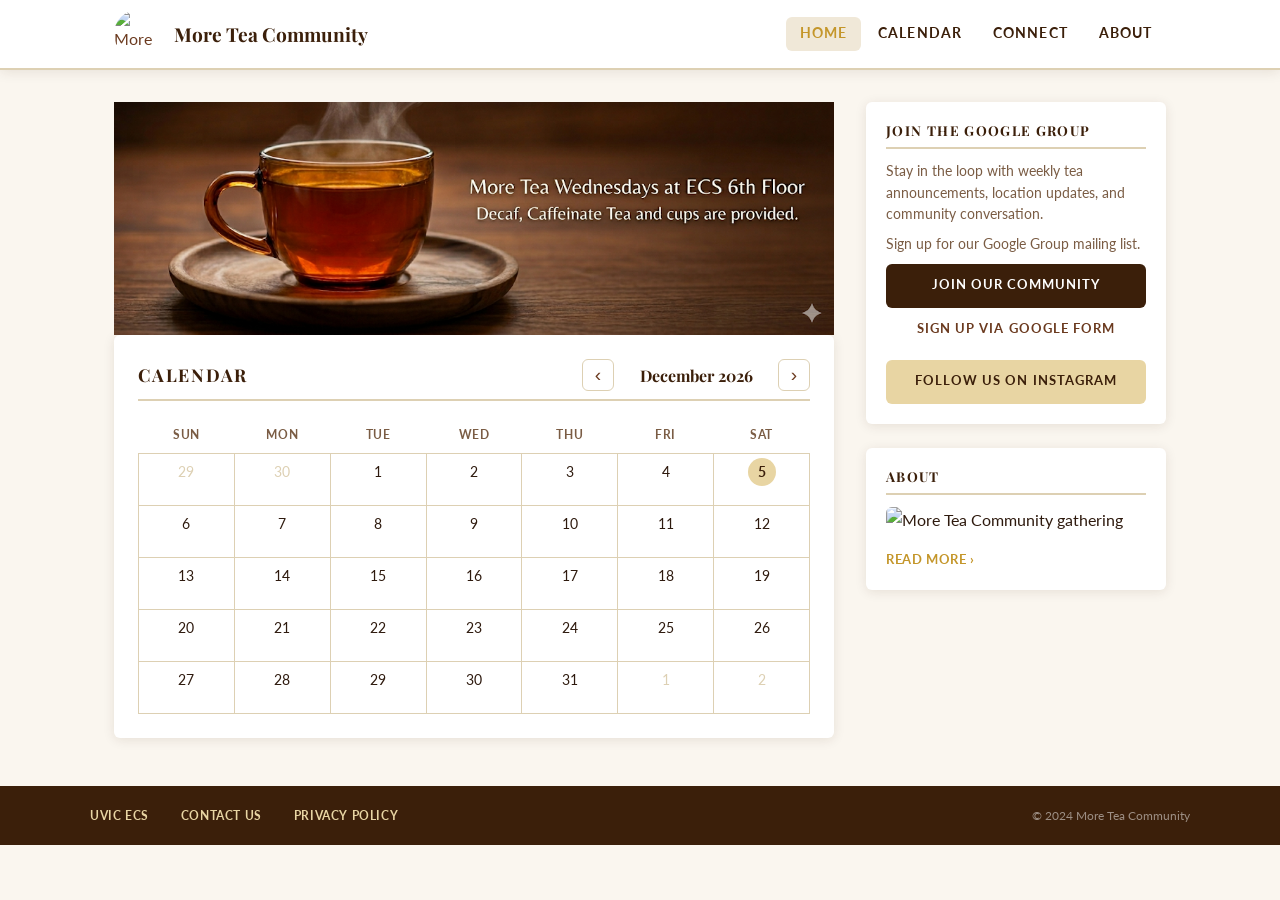
==== docs/index.html @ a793ab93 "Move about photo to homepage sidebar only - index.html: about card shows photo only, no text - about" ====
<!DOCTYPE html>
<html lang="en">
<head>
  <meta charset="UTF-8">
  <meta name="viewport" content="width=device-width, initial-scale=1">
  <title>More Tea Community</title>
  <link rel="preconnect" href="https://fonts.googleapis.com">
  <link rel="preconnect" href="https://fonts.gstatic.com" crossorigin>
  <link href="https://fonts.googleapis.com/css2?family=Playfair+Display:wght@400;700&family=Lato:wght@300;400;700&display=swap" rel="stylesheet">
  <link rel="stylesheet" href="css/style.css">
</head>
<body>

  <!-- NAVBAR -->
  <nav class="navbar">
    <div class="nav-container">
      <a href="index.html" class="nav-brand">
        <img src="images/logo.png" alt="More Tea Community Logo" class="nav-logo">
        <span class="nav-title">More Tea Community</span>
      </a>
      <button class="hamburger" id="hamburger" aria-label="Open menu" aria-expanded="false">
        <span></span><span></span><span></span>
      </button>
      <ul class="nav-links" id="nav-links">
        <li><a href="index.html" class="active">Home</a></li>
        <li><a href="calendar.html">Calendar</a></li>
        <li><a href="connect.html">Connect</a></li>
        <li><a href="about.html">About</a></li>
      </ul>
    </div>
  </nav>

  <!-- MAIN CONTENT + SIDEBAR -->
  <div class="page-container">

    <main class="main-content">

      <!-- HERO PHOTO (left column only) -->
      <div class="hero-banner">
        <img src="images/hero.png" alt="More Tea Wednesday gathering">
      </div>

      <section class="calendar-section">
        <div class="section-header">
          <h2>Calendar</h2>
          <div class="cal-nav">
            <button id="prev-month" aria-label="Previous month">&#8249;</button>
            <span id="month-label"></span>
            <button id="next-month" aria-label="Next month">&#8250;</button>
          </div>
        </div>
        <div id="calendar"></div>
      </section>
    </main>

    <aside class="sidebar">

      <!-- JOIN GOOGLE GROUP -->
      <div class="sidebar-card">
        <h3>Join the Google Group</h3>
        <p>Stay in the loop with weekly tea announcements, location updates, and community conversation.</p>
        <p>Sign up for our Google Group mailing list.</p>
        <a href="https://groups.google.com/g/more-tea-events" target="_blank" rel="noopener" class="btn btn-primary">
          Join Our Community
        </a>
        <a href="https://forms.gle/kcf3Vxw85UXemDen9" target="_blank" rel="noopener" class="btn btn-secondary">
          Sign Up via Google Form
        </a>
        <a href="https://www.instagram.com/more_tea_communi_tea" target="_blank" rel="noopener" class="btn btn-instagram">
          Follow Us on Instagram
        </a>
      </div>

      <!-- ABOUT SNIPPET -->
      <div class="sidebar-card about-card">
        <h3>About</h3>
        <img src="images/about_us_photo.jpg" alt="More Tea Community gathering">
        <a href="about.html" class="read-more">Read more &rsaquo;</a>
      </div>

    </aside>
  </div>

  <!-- FOOTER -->
  <footer>
    <div class="footer-container">
      <a href="https://www.uvic.ca/ecs/" target="_blank" rel="noopener">UVIC ECS</a>
      <a href="connect.html">Contact Us</a>
      <a href="#">Privacy Policy</a>
      <span>&copy; 2024 More Tea Community</span>
    </div>
  </footer>

  <script src="js/calendar.js"></script>
  <script src="js/nav.js"></script>
</body>
</html>
---- docs/css/style.css ----
/* =============================================
   CSS VARIABLES
   ============================================= */
:root {
  --cream:       #faf6ef;
  --cream-dark:  #f0e8d8;
  --brown-dark:  #3b1f0a;
  --brown-mid:   #6b3a1f;
  --brown-light: #9c6644;
  --gold:        #c4962a;
  --gold-light:  #e8d5a3;
  --border:      #ddd0b3;
  --white:       #ffffff;
  --text:        #2e1a0e;
  --text-light:  #7a5c44;

  --font-heading: 'Playfair Display', Georgia, serif;
  --font-body:    'Lato', 'Helvetica Neue', Arial, sans-serif;

  --max-width: 1100px;
  --nav-height: 70px;
  --radius: 6px;
  --shadow: 0 2px 12px rgba(59, 31, 10, 0.10);
}

/* =============================================
   RESET & BASE
   ============================================= */
*, *::before, *::after {
  box-sizing: border-box;
  margin: 0;
  padding: 0;
}

html {
  font-size: 16px;
  scroll-behavior: smooth;
}

body {
  font-family: var(--font-body);
  background-color: var(--cream);
  color: var(--text);
  line-height: 1.6;
}

img {
  max-width: 100%;
  display: block;
}

a {
  color: var(--brown-mid);
  text-decoration: none;
}

a:hover {
  color: var(--gold);
}

h1, h2, h3, h4 {
  font-family: var(--font-heading);
  color: var(--brown-dark);
  line-height: 1.25;
}

/* =============================================
   NAVBAR
   ============================================= */
.navbar {
  position: sticky;
  top: 0;
  z-index: 100;
  background-color: var(--white);
  border-bottom: 2px solid var(--border);
  height: var(--nav-height);
  box-shadow: var(--shadow);
}

.nav-container {
  max-width: var(--max-width);
  margin: 0 auto;
  padding: 0 1.5rem;
  height: 100%;
  display: flex;
  align-items: center;
  justify-content: space-between;
}

.nav-brand {
  display: flex;
  align-items: center;
  gap: 0.75rem;
  text-decoration: none;
}

.nav-logo {
  height: 48px;
  width: 48px;
  border-radius: 50%;
  object-fit: cover;
}

.nav-title {
  font-family: var(--font-heading);
  font-size: 1.2rem;
  color: var(--brown-dark);
  font-weight: 700;
}

.nav-links {
  list-style: none;
  display: flex;
  gap: 0.25rem;
}

.nav-links a {
  display: block;
  padding: 0.4rem 0.85rem;
  font-size: 0.85rem;
  font-weight: 700;
  letter-spacing: 0.08em;
  text-transform: uppercase;
  color: var(--brown-dark);
  border-radius: var(--radius);
  transition: background 0.2s, color 0.2s;
}

.nav-links a:hover,
.nav-links a.active {
  background-color: var(--cream-dark);
  color: var(--gold);
}

/* Hamburger button - hidden on desktop */
.hamburger {
  display: none;
  flex-direction: column;
  justify-content: space-between;
  width: 26px;
  height: 18px;
  background: none;
  border: none;
  cursor: pointer;
  padding: 0;
}

.hamburger span {
  display: block;
  height: 2px;
  width: 100%;
  background-color: var(--brown-dark);
  border-radius: 2px;
  transition: transform 0.25s, opacity 0.25s;
}

.hamburger.active span:nth-child(1) { transform: translateY(8px) rotate(45deg); }
.hamburger.active span:nth-child(2) { opacity: 0; }
.hamburger.active span:nth-child(3) { transform: translateY(-8px) rotate(-45deg); }

/* =============================================
   HERO
   ============================================= */
.hero {
  width: 100%;
  min-height: 260px;
  display: flex;
  align-items: center;
  justify-content: center;
  text-align: center;
  padding: 3rem 1.5rem;

  background: linear-gradient(rgba(30,10,0,0.45), rgba(30,10,0,0.45)),
              url('../images/hero.png') center / cover no-repeat;
}

.hero-content h1 {
  font-family: var(--font-heading);
  font-size: clamp(1.6rem, 4vw, 2.8rem);
  color: var(--white);
  text-transform: uppercase;
  letter-spacing: 0.06em;
  margin-bottom: 0.5rem;
  text-shadow: 0 2px 8px rgba(0,0,0,0.4);
}

.hero-content p {
  font-size: clamp(1rem, 2vw, 1.25rem);
  color: var(--gold-light);
  margin-bottom: 0.25rem;
}

.hero-sub {
  font-size: 0.9rem !important;
  color: rgba(255,255,255,0.75) !important;
  margin-top: 0.5rem !important;
}

/* =============================================
   PAGE LAYOUT (2-column: main + sidebar)
   ============================================= */
.page-container {
  max-width: var(--max-width);
  margin: 2rem auto;
  padding: 0 1.5rem;
  display: grid;
  grid-template-columns: 1fr 300px;
  gap: 2rem;
  align-items: start;
}

.page-container.full-width {
  grid-template-columns: 1fr;
}

/* =============================================
   SECTION HEADINGS
   ============================================= */
.section-header {
  display: flex;
  align-items: center;
  justify-content: space-between;
  margin-bottom: 1rem;
  padding-bottom: 0.5rem;
  border-bottom: 2px solid var(--border);
}

.section-header h2 {
  font-size: 1.1rem;
  font-weight: 700;
  letter-spacing: 0.1em;
  text-transform: uppercase;
  color: var(--brown-dark);
}

/* =============================================
   CALENDAR
   ============================================= */
.calendar-section {
  background: var(--white);
  border-radius: var(--radius);
  padding: 1.5rem;
  box-shadow: var(--shadow);
}

.cal-nav {
  display: flex;
  align-items: center;
  gap: 0.75rem;
}

.cal-nav button {
  background: none;
  border: 1px solid var(--border);
  border-radius: var(--radius);
  width: 32px;
  height: 32px;
  cursor: pointer;
  font-size: 1.2rem;
  color: var(--brown-mid);
  display: flex;
  align-items: center;
  justify-content: center;
  transition: background 0.2s;
}

.cal-nav button:hover {
  background: var(--cream-dark);
}

#month-label {
  font-family: var(--font-heading);
  font-size: 1rem;
  font-weight: 700;
  color: var(--brown-dark);
  min-width: 140px;
  text-align: center;
}

.cal-grid {
  width: 100%;
  border-collapse: collapse;
  font-size: 0.875rem;
}

.cal-grid th {
  text-align: center;
  padding: 0.5rem 0.25rem;
  color: var(--text-light);
  font-weight: 700;
  font-size: 0.75rem;
  text-transform: uppercase;
  letter-spacing: 0.05em;
}

.cal-grid td {
  text-align: center;
  vertical-align: top;
  padding: 0.25rem;
  border: 1px solid var(--border);
  height: 52px;
  width: calc(100% / 7);
  cursor: default;
}

.cal-day {
  display: inline-block;
  width: 28px;
  height: 28px;
  line-height: 28px;
  border-radius: 50%;
  font-size: 0.875rem;
  color: var(--text);
}

.cal-grid td.other-month .cal-day {
  color: var(--border);
}

.cal-grid td.today .cal-day {
  background-color: var(--gold-light);
  color: var(--brown-dark);
  font-weight: 700;
}

.cal-grid td.has-event {
  cursor: pointer;
}

.cal-grid td.has-event .cal-day {
  background-color: var(--brown-dark);
  color: var(--white);
  font-weight: 700;
}

.cal-grid td.has-event:hover .cal-day {
  background-color: var(--gold);
}

.event-dot-row {
  display: flex;
  justify-content: center;
  gap: 3px;
  margin-top: 2px;
}

.event-dot {
  width: 5px;
  height: 5px;
  border-radius: 50%;
  background-color: var(--gold);
}

/* Event popup */
.event-popup {
  position: fixed;
  z-index: 200;
  background: var(--white);
  border: 1px solid var(--border);
  border-radius: var(--radius);
  box-shadow: 0 4px 20px rgba(59,31,10,0.18);
  padding: 1rem 1.25rem;
  max-width: 280px;
  min-width: 220px;
  display: none;
}

.event-popup.visible {
  display: block;
}

.event-popup-title {
  font-family: var(--font-heading);
  font-size: 1rem;
  color: var(--brown-dark);
  margin-bottom: 0.4rem;
}

.event-popup-detail {
  font-size: 0.82rem;
  color: var(--text-light);
  margin-bottom: 0.2rem;
}

.event-popup-close {
  position: absolute;
  top: 0.5rem;
  right: 0.6rem;
  background: none;
  border: none;
  cursor: pointer;
  font-size: 1rem;
  color: var(--text-light);
  line-height: 1;
}

.event-popup-close:hover {
  color: var(--brown-dark);
}

/* =============================================
   SIDEBAR
   ============================================= */
.sidebar {
  display: flex;
  flex-direction: column;
  gap: 1.5rem;
}

.sidebar-card {
  background: var(--white);
  border-radius: var(--radius);
  padding: 1.25rem;
  box-shadow: var(--shadow);
}

.sidebar-card h3 {
  font-size: 0.85rem;
  font-weight: 700;
  letter-spacing: 0.1em;
  text-transform: uppercase;
  color: var(--brown-dark);
  margin-bottom: 0.75rem;
  padding-bottom: 0.5rem;
  border-bottom: 2px solid var(--border);
}

.sidebar-card p {
  font-size: 0.85rem;
  color: var(--text-light);
  margin-bottom: 0.5rem;
}

/* =============================================
   FORMS
   ============================================= */
.join-form {
  display: flex;
  flex-direction: column;
  gap: 0.5rem;
  margin-bottom: 0.75rem;
}

.join-form label {
  font-size: 0.78rem;
  font-weight: 700;
  color: var(--brown-dark);
  text-transform: uppercase;
  letter-spacing: 0.05em;
}

.join-form input {
  padding: 0.5rem 0.75rem;
  border: 1px solid var(--border);
  border-radius: var(--radius);
  font-size: 0.875rem;
  font-family: var(--font-body);
  background: var(--cream);
  color: var(--text);
  transition: border-color 0.2s;
  min-height: 44px;
}

.join-form input:focus {
  outline: none;
  border-color: var(--gold);
}

/* =============================================
   BUTTONS
   ============================================= */
.btn {
  display: block;
  width: 100%;
  padding: 0.65rem 1rem;
  border: none;
  border-radius: var(--radius);
  font-family: var(--font-body);
  font-size: 0.8rem;
  font-weight: 700;
  letter-spacing: 0.08em;
  text-transform: uppercase;
  text-align: center;
  cursor: pointer;
  transition: background 0.2s, color 0.2s, transform 0.1s;
  min-height: 44px;
}

.btn:hover {
  transform: translateY(-1px);
}

.btn-primary {
  background-color: var(--brown-dark);
  color: var(--white);
}

.btn-primary:hover {
  background-color: var(--brown-mid);
  color: var(--white);
}

.btn-instagram {
  background-color: var(--gold-light);
  color: var(--brown-dark);
  margin-top: 0.5rem;
}

.btn-instagram:hover {
  background-color: var(--gold);
  color: var(--white);
}

.read-more {
  font-size: 0.8rem;
  font-weight: 700;
  color: var(--gold);
  text-transform: uppercase;
  letter-spacing: 0.05em;
}

.read-more:hover {
  color: var(--brown-mid);
}

/* =============================================
   ABOUT CARD PHOTO
   ============================================= */
.about-card img {
  width: 100%;
  border-radius: var(--radius);
  margin-bottom: 0.75rem;
  object-fit: cover;
  max-height: 160px;
}

/* =============================================
   FOOTER
   ============================================= */
footer {
  margin-top: 3rem;
  background-color: var(--brown-dark);
  padding: 1.25rem 1.5rem;
}

.footer-container {
  max-width: var(--max-width);
  margin: 0 auto;
  display: flex;
  flex-wrap: wrap;
  align-items: center;
  gap: 1rem 2rem;
  font-size: 0.8rem;
}

footer a {
  color: var(--gold-light);
  font-weight: 700;
  text-transform: uppercase;
  letter-spacing: 0.05em;
  font-size: 0.75rem;
}

footer a:hover {
  color: var(--gold);
}

footer span {
  color: rgba(255,255,255,0.5);
  font-size: 0.75rem;
  margin-left: auto;
}

/* =============================================
   PAGE HERO (inner pages)
   ============================================= */
.page-hero {
  background-color: var(--cream-dark);
  border-bottom: 2px solid var(--border);
  padding: 2rem 1.5rem;
  text-align: center;
}

.page-hero h1 {
  font-size: clamp(1.4rem, 3vw, 2rem);
  text-transform: uppercase;
  letter-spacing: 0.08em;
}

.page-hero p {
  color: var(--text-light);
  margin-top: 0.5rem;
}

/* =============================================
   CONNECT PAGE
   ============================================= */
.connect-grid {
  display: grid;
  grid-template-columns: 1fr 1fr;
  gap: 2rem;
  margin-top: 1rem;
}

.connect-card {
  background: var(--white);
  border-radius: var(--radius);
  padding: 1.5rem;
  box-shadow: var(--shadow);
}

.connect-card h2 {
  font-size: 1rem;
  text-transform: uppercase;
  letter-spacing: 0.1em;
  margin-bottom: 0.75rem;
  padding-bottom: 0.5rem;
  border-bottom: 2px solid var(--border);
}

.connect-card p {
  font-size: 0.9rem;
  color: var(--text-light);
  margin-bottom: 0.75rem;
}

.connect-form label {
  display: block;
  font-size: 0.78rem;
  font-weight: 700;
  color: var(--brown-dark);
  text-transform: uppercase;
  letter-spacing: 0.05em;
  margin-bottom: 0.25rem;
  margin-top: 0.75rem;
}

.connect-form input,
.connect-form textarea {
  width: 100%;
  padding: 0.5rem 0.75rem;
  border: 1px solid var(--border);
  border-radius: var(--radius);
  font-size: 0.875rem;
  font-family: var(--font-body);
  background: var(--cream);
  color: var(--text);
  transition: border-color 0.2s;
  min-height: 44px;
}

.connect-form textarea {
  min-height: 100px;
  resize: vertical;
}

.connect-form input:focus,
.connect-form textarea:focus {
  outline: none;
  border-color: var(--gold);
}

.connect-form .btn {
  margin-top: 1rem;
}

.social-links {
  display: flex;
  flex-direction: column;
  gap: 0.75rem;
  margin-top: 0.75rem;
}

/* =============================================
   ABOUT PAGE
   ============================================= */
.about-content {
  background: var(--white);
  border-radius: var(--radius);
  padding: 2rem;
  box-shadow: var(--shadow);
}

.about-content h2 {
  font-size: 1.4rem;
  margin-bottom: 1rem;
}

.about-content p {
  color: var(--text-light);
  margin-bottom: 1rem;
  line-height: 1.75;
}

.about-photos {
  display: grid;
  grid-template-columns: repeat(auto-fill, minmax(220px, 1fr));
  gap: 1rem;
  margin-top: 1.5rem;
}

.about-photos img {
  width: 100%;
  border-radius: var(--radius);
  object-fit: cover;
  height: 180px;
}

/* =============================================
   ARCHIVE PAGE
   ============================================= */
.archive-list {
  display: flex;
  flex-direction: column;
  gap: 1rem;
}

.archive-item {
  background: var(--white);
  border-radius: var(--radius);
  padding: 1.25rem 1.5rem;
  box-shadow: var(--shadow);
  display: flex;
  gap: 1.5rem;
  align-items: flex-start;
}

.archive-date {
  min-width: 60px;
  text-align: center;
  background: var(--brown-dark);
  color: var(--white);
  border-radius: var(--radius);
  padding: 0.5rem;
}

.archive-date .day {
  display: block;
  font-size: 1.4rem;
  font-family: var(--font-heading);
  font-weight: 700;
  line-height: 1;
}

.archive-date .month {
  display: block;
  font-size: 0.7rem;
  text-transform: uppercase;
  letter-spacing: 0.05em;
  color: var(--gold-light);
}

.archive-info h3 {
  font-size: 1rem;
  margin-bottom: 0.25rem;
}

.archive-info p {
  font-size: 0.85rem;
  color: var(--text-light);
}

/* =============================================
   MEDIA QUERIES - TABLET (601px - 1024px)
   ============================================= */
@media (max-width: 1024px) {
  .page-container {
    grid-template-columns: 1fr 260px;
  }

  .connect-grid {
    grid-template-columns: 1fr;
  }
}

/* =============================================
   MEDIA QUERIES - MOBILE (max 600px)
   ============================================= */
@media (max-width: 600px) {
  /* Navbar: show hamburger, hide links by default */
  .hamburger {
    display: flex;
  }

  .nav-links {
    display: none;
    position: absolute;
    top: var(--nav-height);
    left: 0;
    right: 0;
    background: var(--white);
    border-bottom: 2px solid var(--border);
    flex-direction: column;
    padding: 0.75rem 1rem;
    gap: 0;
    box-shadow: var(--shadow);
  }

  .nav-links.open {
    display: flex;
  }

  .nav-links a {
    padding: 0.75rem 0.5rem;
    border-radius: 0;
    border-bottom: 1px solid var(--cream-dark);
    font-size: 0.95rem;
  }

  .nav-title {
    font-size: 1rem;
  }

  /* Single column layout */
  .page-container {
    grid-template-columns: 1fr;
    gap: 1.5rem;
  }

  /* Sidebar stacks below main content */
  .sidebar {
    order: 2;
  }

  .main-content {
    order: 1;
  }

  /* Calendar: smaller cells */
  .cal-grid td {
    height: 40px;
    padding: 0.15rem;
  }

  .cal-day {
    width: 24px;
    height: 24px;
    line-height: 24px;
    font-size: 0.75rem;
  }

  .event-dot {
    width: 4px;
    height: 4px;
  }

  /* Hero */
  .hero {
    min-height: 180px;
    padding: 2rem 1rem;
  }

  /* Footer stack */
  .footer-container {
    flex-direction: column;
    align-items: flex-start;
    gap: 0.75rem;
  }

  footer span {
    margin-left: 0;
  }

  /* Archive */
  .archive-item {
    flex-direction: column;
    gap: 0.75rem;
  }

  .archive-date {
    display: flex;
    align-items: center;
    gap: 0.5rem;
    padding: 0.4rem 0.75rem;
  }

  .archive-date .day {
    font-size: 1rem;
  }
}
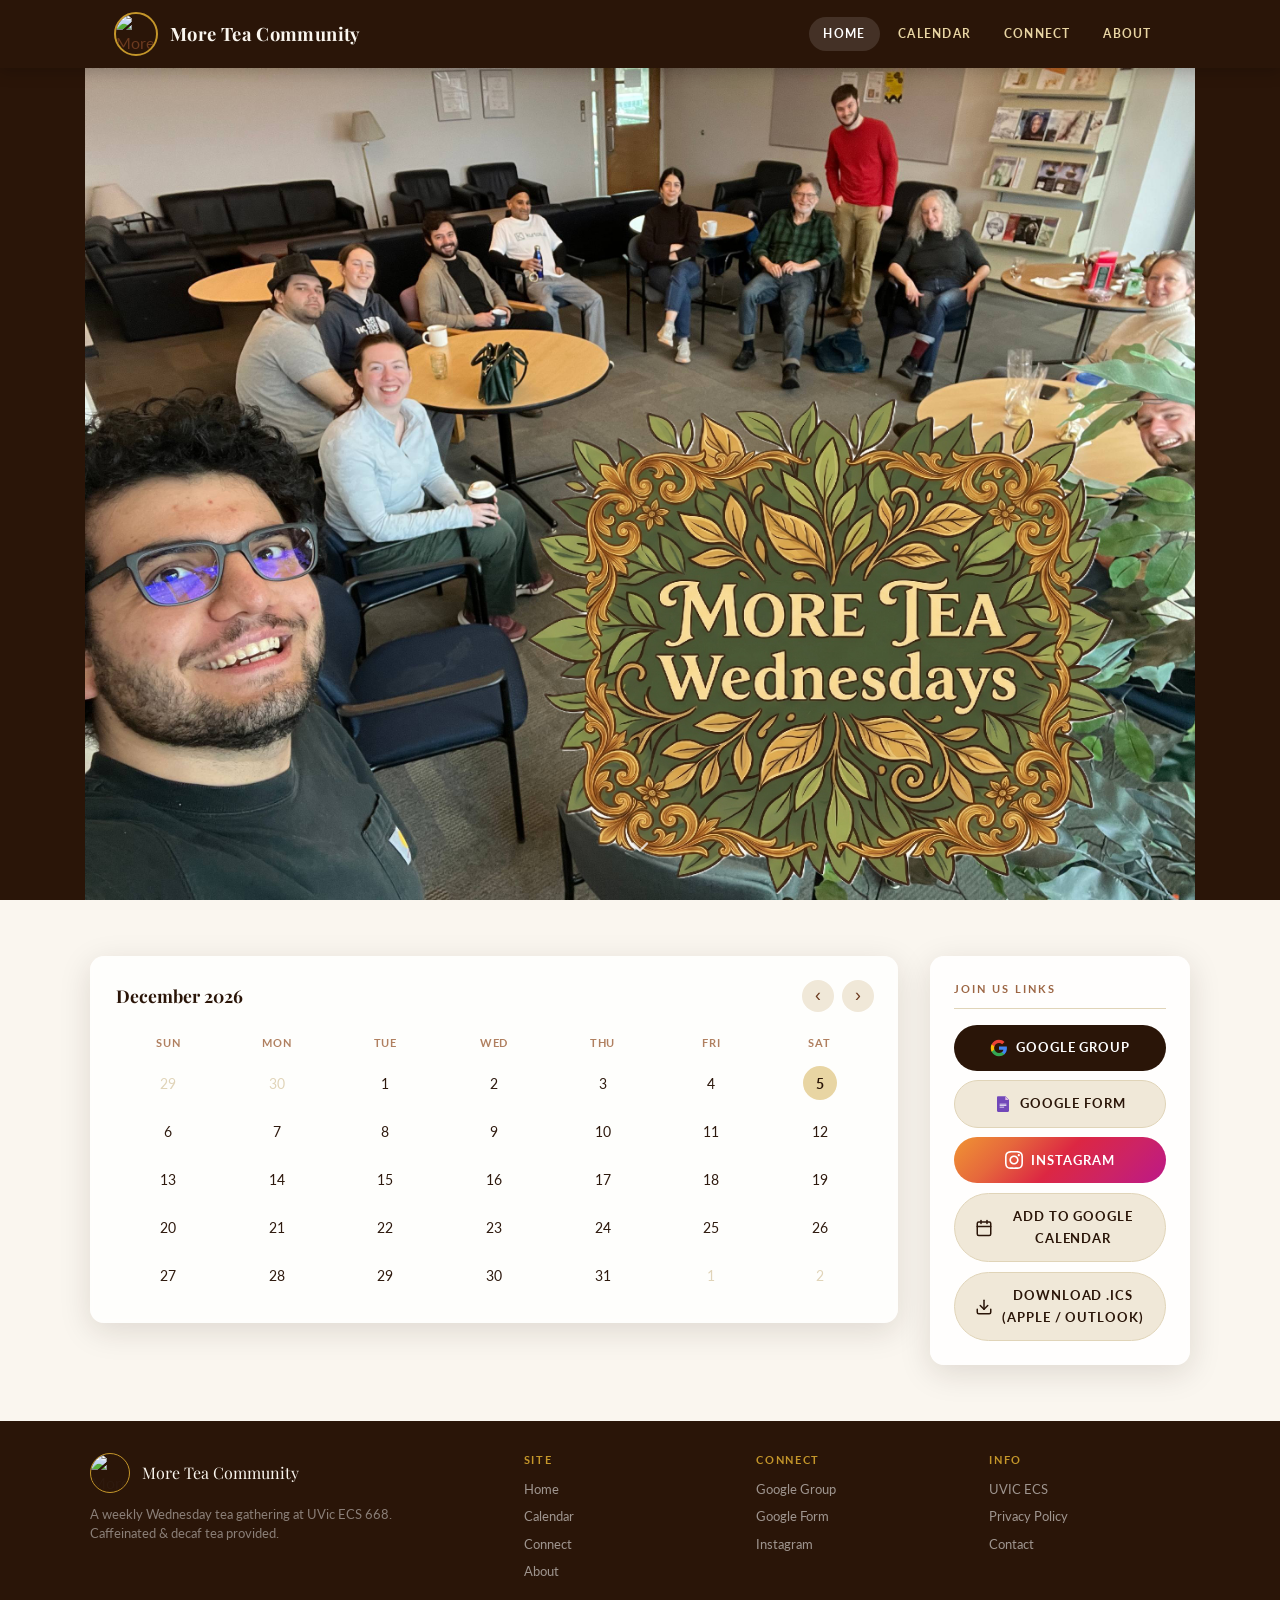
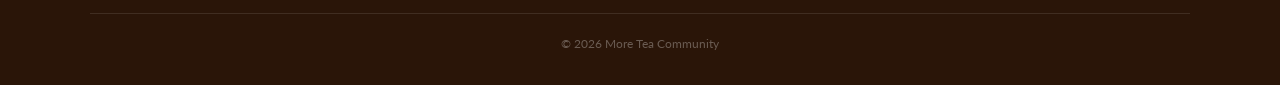
==== commit d991147c: "Fix image paths for GitHub Pages Copy images into docs/images/ and update all references — ../main_p" ====
--- a/docs/index.html
+++ b/docs/index.html
@@ -6,7 +6,7 @@
   <title>More Tea Community</title>
   <link rel="preconnect" href="https://fonts.googleapis.com">
   <link rel="preconnect" href="https://fonts.gstatic.com" crossorigin>
-  <link href="https://fonts.googleapis.com/css2?family=Playfair+Display:wght@400;700&family=Lato:wght@300;400;700&display=swap" rel="stylesheet">
+  <link href="https://fonts.googleapis.com/css2?family=Playfair+Display:ital,wght@0,400;0,700;1,400;1,700&family=Lato:wght@300;400;700&display=swap" rel="stylesheet">
   <link rel="stylesheet" href="css/style.css">
 </head>
 <body>
@@ -30,64 +30,93 @@
     </div>
   </nav>
 
-  <!-- MAIN CONTENT + SIDEBAR -->
-  <div class="page-container">
+  <!-- HERO -->
+  <section class="hero">
+    <img src="images/about_us_photo.jpg" alt="More Tea Community gathering">
+    <div class="scroll-hint" aria-hidden="true">
+      <svg xmlns="http://www.w3.org/2000/svg" width="28" height="28" viewBox="0 0 24 24" fill="none" stroke="currentColor" stroke-width="2" stroke-linecap="round" stroke-linejoin="round"><polyline points="6 9 12 15 18 9"/></svg>
+    </div>
+  </section>
 
-    <main class="main-content">
+  <!-- CALENDAR + JOIN SECTION -->
+  <section class="cal-join-section">
+    <div class="cal-join-inner">
 
-      <!-- HERO PHOTO (left column only) -->
-      <div class="hero-banner">
-        <img src="images/hero.png" alt="More Tea Wednesday gathering">
-      </div>
-
-      <section class="calendar-section">
-        <div class="section-header">
-          <h2>Calendar</h2>
+      <!-- CALENDAR CARD -->
+      <div class="cal-card">
+        <div class="cal-header">
+          <span id="month-label"></span>
           <div class="cal-nav">
             <button id="prev-month" aria-label="Previous month">&#8249;</button>
-            <span id="month-label"></span>
             <button id="next-month" aria-label="Next month">&#8250;</button>
           </div>
         </div>
         <div id="calendar"></div>
-      </section>
-    </main>
+      </div>
 
-    <aside class="sidebar">
-
-      <!-- JOIN GOOGLE GROUP -->
-      <div class="sidebar-card">
-        <h3>Join the Google Group</h3>
-        <p>Stay in the loop with weekly tea announcements, location updates, and community conversation.</p>
-        <p>Sign up for our Google Group mailing list.</p>
+      <!-- JOIN PANEL -->
+      <div class="join-panel">
+        <p class="join-panel-label">Join Us Links</p>
         <a href="https://groups.google.com/g/more-tea-events" target="_blank" rel="noopener" class="btn btn-primary">
-          Join Our Community
+          <svg xmlns="http://www.w3.org/2000/svg" viewBox="0 0 24 24" width="18" height="18" style="flex-shrink:0"><path d="M22.56 12.25c0-.78-.07-1.53-.2-2.25H12v4.26h5.92c-.26 1.37-1.04 2.53-2.21 3.31v2.77h3.57c2.08-1.92 3.28-4.74 3.28-8.09z" fill="#4285F4"/><path d="M12 23c2.97 0 5.46-.98 7.28-2.66l-3.57-2.77c-.98.66-2.23 1.06-3.71 1.06-2.86 0-5.29-1.93-6.16-4.53H2.18v2.84C3.99 20.53 7.7 23 12 23z" fill="#34A853"/><path d="M5.84 14.09c-.22-.66-.35-1.36-.35-2.09s.13-1.43.35-2.09V7.07H2.18C1.43 8.55 1 10.22 1 12s.43 3.45 1.18 4.93l3.66-2.84z" fill="#FBBC05"/><path d="M12 5.38c1.62 0 3.06.56 4.21 1.64l3.15-3.15C17.45 2.09 14.97 1 12 1 7.7 1 3.99 3.47 2.18 7.07l3.66 2.84c.87-2.6 3.3-4.53 6.16-4.53z" fill="#EA4335"/></svg>
+          Google Group
         </a>
         <a href="https://forms.gle/kcf3Vxw85UXemDen9" target="_blank" rel="noopener" class="btn btn-secondary">
-          Sign Up via Google Form
+          <svg xmlns="http://www.w3.org/2000/svg" viewBox="0 0 48 48" width="18" height="18" style="flex-shrink:0"><path fill="#7248B9" d="M37 45H11c-1.657 0-3-1.343-3-3V6c0-1.657 1.343-3 3-3h19l10 10v29c0 1.657-1.343 3-3 3z"/><path fill="#4527A0" d="M40 13H30V3z"/><path fill="#e1bee7" d="M30 3v10h10z"/><path fill="#fff" d="M15 23h18v2H15zm0 4h18v2H15zm0 4h12v2H15z"/></svg>
+          Google Form
         </a>
         <a href="https://www.instagram.com/more_tea_communi_tea" target="_blank" rel="noopener" class="btn btn-instagram">
-          Follow Us on Instagram
+          <svg xmlns="http://www.w3.org/2000/svg" viewBox="0 0 24 24" width="18" height="18" fill="white" style="flex-shrink:0"><path d="M12 2.163c3.204 0 3.584.012 4.85.07 3.252.148 4.771 1.691 4.919 4.919.058 1.265.069 1.645.069 4.849 0 3.205-.012 3.584-.069 4.849-.149 3.225-1.664 4.771-4.919 4.919-1.266.058-1.644.07-4.85.07-3.204 0-3.584-.012-4.849-.07-3.26-.149-4.771-1.699-4.919-4.92-.058-1.265-.07-1.644-.07-4.849 0-3.204.013-3.583.07-4.849.149-3.227 1.664-4.771 4.919-4.919 1.266-.057 1.645-.069 4.849-.069zm0-2.163c-3.259 0-3.667.014-4.947.072-4.358.2-6.78 2.618-6.98 6.98-.059 1.281-.073 1.689-.073 4.948 0 3.259.014 3.668.072 4.948.2 4.358 2.618 6.78 6.98 6.98 1.281.058 1.689.072 4.948.072 3.259 0 3.668-.014 4.948-.072 4.354-.2 6.782-2.618 6.979-6.98.059-1.28.073-1.689.073-4.948 0-3.259-.014-3.667-.072-4.947-.196-4.354-2.617-6.78-6.979-6.98-1.281-.059-1.69-.073-4.949-.073zm0 5.838c-3.403 0-6.162 2.759-6.162 6.162s2.759 6.163 6.162 6.163 6.162-2.759 6.162-6.163c0-3.403-2.759-6.162-6.162-6.162zm0 10.162c-2.209 0-4-1.79-4-4 0-2.209 1.791-4 4-4s4 1.791 4 4c0 2.21-1.791 4-4 4zm6.406-11.845c-.796 0-1.441.645-1.441 1.44s.645 1.44 1.441 1.44c.795 0 1.439-.645 1.439-1.44s-.644-1.44-1.439-1.44z"/></svg>
+          Instagram
+        </a>
+        <a href="https://calendar.google.com/calendar/render?cid=https%3A%2F%2Falimorty.github.io%2Fmore_tea_community%2Fdoc_2%2Fmore_tea.ics" target="_blank" rel="noopener" class="btn btn-calendar">
+          <svg xmlns="http://www.w3.org/2000/svg" viewBox="0 0 24 24" width="18" height="18" fill="none" stroke="currentColor" stroke-width="2" stroke-linecap="round" stroke-linejoin="round" style="flex-shrink:0"><rect x="3" y="4" width="18" height="18" rx="2" ry="2"/><line x1="16" y1="2" x2="16" y2="6"/><line x1="8" y1="2" x2="8" y2="6"/><line x1="3" y1="10" x2="21" y2="10"/></svg>
+          Add to Google Calendar
+        </a>
+        <a href="../doc_2/more_tea.ics" download class="btn btn-calendar">
+          <svg xmlns="http://www.w3.org/2000/svg" viewBox="0 0 24 24" width="18" height="18" fill="none" stroke="currentColor" stroke-width="2" stroke-linecap="round" stroke-linejoin="round" style="flex-shrink:0"><path d="M21 15v4a2 2 0 0 1-2 2H5a2 2 0 0 1-2-2v-4"/><polyline points="7 10 12 15 17 10"/><line x1="12" y1="15" x2="12" y2="3"/></svg>
+          Download .ics (Apple / Outlook)
         </a>
       </div>
 
-      <!-- ABOUT SNIPPET -->
-      <div class="sidebar-card about-card">
-        <h3>About</h3>
-        <img src="images/about_us_photo.jpg" alt="More Tea Community gathering">
-        <a href="about.html" class="read-more">Read more &rsaquo;</a>
-      </div>
-
-    </aside>
-  </div>
+    </div>
+  </section>
 
   <!-- FOOTER -->
   <footer>
-    <div class="footer-container">
-      <a href="https://www.uvic.ca/ecs/" target="_blank" rel="noopener">UVIC ECS</a>
-      <a href="connect.html">Contact Us</a>
-      <a href="#">Privacy Policy</a>
-      <span>&copy; 2024 More Tea Community</span>
+    <div class="footer-inner">
+      <div>
+        <div class="footer-brand">
+          <img src="images/logo.png" alt="More Tea Community Logo">
+          <span>More Tea Community</span>
+        </div>
+        <p class="footer-tagline">
+          A weekly Wednesday tea gathering at UVic ECS 668.<br>
+          Caffeinated &amp; decaf tea provided.
+        </p>
+      </div>
+      <div class="footer-col">
+        <h4>Site</h4>
+        <a href="index.html">Home</a>
+        <a href="calendar.html">Calendar</a>
+        <a href="connect.html">Connect</a>
+        <a href="about.html">About</a>
+      </div>
+      <div class="footer-col">
+        <h4>Connect</h4>
+        <a href="https://groups.google.com/g/more-tea-events" target="_blank" rel="noopener">Google Group</a>
+        <a href="https://forms.gle/kcf3Vxw85UXemDen9" target="_blank" rel="noopener">Google Form</a>
+        <a href="https://www.instagram.com/more_tea_communi_tea" target="_blank" rel="noopener">Instagram</a>
+      </div>
+      <div class="footer-col">
+        <h4>Info</h4>
+        <a href="https://www.uvic.ca/ecs/" target="_blank" rel="noopener">UVIC ECS</a>
+        <a href="#">Privacy Policy</a>
+        <a href="connect.html">Contact</a>
+      </div>
+    </div>
+    <div class="footer-bottom">
+      &copy; 2026 More Tea Community
     </div>
   </footer>
 
--- a/docs/css/style.css
+++ b/docs/css/style.css
@@ -2,25 +2,28 @@
    CSS VARIABLES
    ============================================= */
 :root {
-  --cream:       #faf6ef;
-  --cream-dark:  #f0e8d8;
-  --brown-dark:  #3b1f0a;
-  --brown-mid:   #6b3a1f;
-  --brown-light: #9c6644;
-  --gold:        #c4962a;
-  --gold-light:  #e8d5a3;
-  --border:      #ddd0b3;
-  --white:       #ffffff;
-  --text:        #2e1a0e;
-  --text-light:  #7a5c44;
+  --cream:        #faf6ef;
+  --cream-dark:   #f0e8d8;
+  --brown-dark:   #2a1508;
+  --brown-mid:    #6b3a1f;
+  --brown-light:  #9c6644;
+  --gold:         #c4962a;
+  --gold-light:   #e8d5a3;
+  --border:       #e0d4b8;
+  --white:        #ffffff;
+  --text:         #2e1a0e;
+  --text-light:   #7a5c44;
+  --text-muted:   #b08060;
 
   --font-heading: 'Playfair Display', Georgia, serif;
   --font-body:    'Lato', 'Helvetica Neue', Arial, sans-serif;
 
-  --max-width: 1100px;
-  --nav-height: 70px;
-  --radius: 6px;
-  --shadow: 0 2px 12px rgba(59, 31, 10, 0.10);
+  --max-width:    1100px;
+  --nav-height:   68px;
+  --radius:       14px;
+  --radius-sm:    8px;
+  --shadow:       0 4px 24px rgba(42, 21, 8, 0.08);
+  --shadow-md:    0 8px 32px rgba(42, 21, 8, 0.13);
 }
 
 /* =============================================
@@ -41,7 +44,7 @@
   font-family: var(--font-body);
   background-color: var(--cream);
   color: var(--text);
-  line-height: 1.6;
+  line-height: 1.65;
 }
 
 img {
@@ -52,16 +55,15 @@
 a {
   color: var(--brown-mid);
   text-decoration: none;
-}
-
-a:hover {
-  color: var(--gold);
-}
+  transition: color 0.2s;
+}
+
+a:hover { color: var(--gold); }
 
 h1, h2, h3, h4 {
   font-family: var(--font-heading);
   color: var(--brown-dark);
-  line-height: 1.25;
+  line-height: 1.2;
 }
 
 /* =============================================
@@ -71,10 +73,9 @@
   position: sticky;
   top: 0;
   z-index: 100;
-  background-color: var(--white);
-  border-bottom: 2px solid var(--border);
+  background-color: var(--brown-dark);
   height: var(--nav-height);
-  box-shadow: var(--shadow);
+  box-shadow: 0 2px 16px rgba(0,0,0,0.25);
 }
 
 .nav-container {
@@ -95,17 +96,19 @@
 }
 
 .nav-logo {
-  height: 48px;
-  width: 48px;
+  height: 44px;
+  width: 44px;
   border-radius: 50%;
   object-fit: cover;
+  border: 2px solid var(--gold);
 }
 
 .nav-title {
   font-family: var(--font-heading);
-  font-size: 1.2rem;
-  color: var(--brown-dark);
-  font-weight: 700;
+  font-size: 1.15rem;
+  color: var(--cream);
+  font-weight: 700;
+  letter-spacing: 0.02em;
 }
 
 .nav-links {
@@ -116,23 +119,22 @@
 
 .nav-links a {
   display: block;
-  padding: 0.4rem 0.85rem;
-  font-size: 0.85rem;
-  font-weight: 700;
-  letter-spacing: 0.08em;
+  padding: 0.4rem 0.9rem;
+  font-size: 0.78rem;
+  font-weight: 700;
+  letter-spacing: 0.1em;
   text-transform: uppercase;
-  color: var(--brown-dark);
-  border-radius: var(--radius);
+  color: var(--gold-light);
+  border-radius: 50px;
   transition: background 0.2s, color 0.2s;
 }
 
 .nav-links a:hover,
 .nav-links a.active {
-  background-color: var(--cream-dark);
-  color: var(--gold);
-}
-
-/* Hamburger button - hidden on desktop */
+  background-color: rgba(255,255,255,0.12);
+  color: var(--white);
+}
+
 .hamburger {
   display: none;
   flex-direction: column;
@@ -149,7 +151,7 @@
   display: block;
   height: 2px;
   width: 100%;
-  background-color: var(--brown-dark);
+  background-color: var(--cream);
   border-radius: 2px;
   transition: transform 0.25s, opacity 0.25s;
 }
@@ -159,41 +161,37 @@
 .hamburger.active span:nth-child(3) { transform: translateY(-8px) rotate(-45deg); }
 
 /* =============================================
-   HERO
+   HERO SECTION (homepage)
    ============================================= */
 .hero {
+  position: relative;
+  height: calc(100vh - var(--nav-height));
+  overflow: hidden;
+  background-color: var(--brown-dark);
+}
+
+.hero img {
   width: 100%;
-  min-height: 260px;
-  display: flex;
-  align-items: center;
-  justify-content: center;
-  text-align: center;
-  padding: 3rem 1.5rem;
-
-  background: linear-gradient(rgba(30,10,0,0.45), rgba(30,10,0,0.45)),
-              url('../images/hero.png') center / cover no-repeat;
-}
-
-.hero-content h1 {
-  font-family: var(--font-heading);
-  font-size: clamp(1.6rem, 4vw, 2.8rem);
-  color: var(--white);
-  text-transform: uppercase;
-  letter-spacing: 0.06em;
-  margin-bottom: 0.5rem;
-  text-shadow: 0 2px 8px rgba(0,0,0,0.4);
-}
-
-.hero-content p {
-  font-size: clamp(1rem, 2vw, 1.25rem);
-  color: var(--gold-light);
-  margin-bottom: 0.25rem;
-}
-
-.hero-sub {
-  font-size: 0.9rem !important;
-  color: rgba(255,255,255,0.75) !important;
-  margin-top: 0.5rem !important;
+  height: 100%;
+  object-fit: contain;
+  display: block;
+  background-color: var(--brown-dark);
+}
+
+.scroll-hint {
+  position: absolute;
+  bottom: 2rem;
+  left: 50%;
+  transform: translateX(-50%);
+  color: white;
+  opacity: 0.75;
+  animation: scrollBounce 2s ease-in-out infinite;
+  filter: drop-shadow(0 2px 4px rgba(0,0,0,0.4));
+}
+
+@keyframes scrollBounce {
+  0%, 100% { transform: translateX(-50%) translateY(0); }
+  50%       { transform: translateX(-50%) translateY(10px); }
 }
 
 /* =============================================
@@ -201,7 +199,7 @@
    ============================================= */
 .page-container {
   max-width: var(--max-width);
-  margin: 2rem auto;
+  margin: 2.5rem auto;
   padding: 0 1.5rem;
   display: grid;
   grid-template-columns: 1fr 300px;
@@ -214,23 +212,85 @@
 }
 
 /* =============================================
-   SECTION HEADINGS
-   ============================================= */
-.section-header {
+   CALENDAR + JOIN SECTION (floral background)
+   ============================================= */
+.cal-join-section {
+  background-image: url('../images/background.png');
+  background-size: cover;
+  background-position: top center;
+  background-repeat: no-repeat;
+  padding: 3.5rem 1.5rem;
+}
+
+.cal-join-inner {
+  max-width: var(--max-width);
+  margin: 0 auto;
+  display: grid;
+  grid-template-columns: 1fr 260px;
+  gap: 2rem;
+  align-items: start;
+}
+
+/* Calendar card sits on top of the background */
+.cal-card {
+  background: rgba(255, 255, 255, 0.82);
+  backdrop-filter: blur(2px);
+  border-radius: var(--radius);
+  padding: 1.5rem;
+  box-shadow: var(--shadow-md);
+}
+
+.cal-card .cal-header {
   display: flex;
   align-items: center;
   justify-content: space-between;
   margin-bottom: 1rem;
-  padding-bottom: 0.5rem;
-  border-bottom: 2px solid var(--border);
-}
-
-.section-header h2 {
+}
+
+.cal-card #month-label {
+  font-family: var(--font-heading);
   font-size: 1.1rem;
   font-weight: 700;
-  letter-spacing: 0.1em;
+  color: var(--brown-dark);
+}
+
+/* Join panel card */
+.join-panel {
+  background: rgba(255, 255, 255, 0.88);
+  backdrop-filter: blur(2px);
+  border-radius: var(--radius);
+  padding: 1.5rem;
+  box-shadow: var(--shadow-md);
+}
+
+.join-panel-label {
+  font-size: 0.68rem;
+  font-weight: 700;
+  letter-spacing: 0.18em;
   text-transform: uppercase;
-  color: var(--brown-dark);
+  color: var(--brown-light);
+  margin-bottom: 1rem;
+  padding-bottom: 0.6rem;
+  border-bottom: 1px solid var(--border);
+}
+
+/* =============================================
+   SECTION LABELS
+   ============================================= */
+.section-label {
+  font-size: 0.7rem;
+  font-weight: 700;
+  letter-spacing: 0.18em;
+  text-transform: uppercase;
+  color: var(--gold);
+  margin-bottom: 0.5rem;
+}
+
+.section-heading {
+  font-family: var(--font-heading);
+  font-size: 1.3rem;
+  color: var(--brown-dark);
+  margin-bottom: 1.25rem;
 }
 
 /* =============================================
@@ -241,31 +301,41 @@
   border-radius: var(--radius);
   padding: 1.5rem;
   box-shadow: var(--shadow);
+  margin-bottom: 1.5rem;
+}
+
+.cal-header {
+  display: flex;
+  align-items: center;
+  justify-content: space-between;
+  margin-bottom: 1.25rem;
 }
 
 .cal-nav {
   display: flex;
   align-items: center;
-  gap: 0.75rem;
+  gap: 0.5rem;
 }
 
 .cal-nav button {
-  background: none;
-  border: 1px solid var(--border);
-  border-radius: var(--radius);
+  background: var(--cream-dark);
+  border: none;
+  border-radius: 50%;
   width: 32px;
   height: 32px;
   cursor: pointer;
-  font-size: 1.2rem;
+  font-size: 1.1rem;
   color: var(--brown-mid);
   display: flex;
   align-items: center;
   justify-content: center;
-  transition: background 0.2s;
+  transition: background 0.2s, color 0.2s;
+  line-height: 1;
 }
 
 .cal-nav button:hover {
-  background: var(--cream-dark);
+  background: var(--gold-light);
+  color: var(--brown-dark);
 }
 
 #month-label {
@@ -273,7 +343,7 @@
   font-size: 1rem;
   font-weight: 700;
   color: var(--brown-dark);
-  min-width: 140px;
+  min-width: 130px;
   text-align: center;
 }
 
@@ -285,32 +355,34 @@
 
 .cal-grid th {
   text-align: center;
-  padding: 0.5rem 0.25rem;
-  color: var(--text-light);
-  font-weight: 700;
-  font-size: 0.75rem;
+  padding: 0.4rem 0.2rem;
+  color: var(--text-muted);
+  font-weight: 700;
+  font-size: 0.7rem;
   text-transform: uppercase;
-  letter-spacing: 0.05em;
+  letter-spacing: 0.08em;
 }
 
 .cal-grid td {
   text-align: center;
-  vertical-align: top;
-  padding: 0.25rem;
-  border: 1px solid var(--border);
-  height: 52px;
+  vertical-align: middle;
+  padding: 0.2rem;
+  border: none;
+  height: 48px;
   width: calc(100% / 7);
   cursor: default;
 }
 
 .cal-day {
-  display: inline-block;
-  width: 28px;
-  height: 28px;
-  line-height: 28px;
+  display: inline-flex;
+  align-items: center;
+  justify-content: center;
+  width: 34px;
+  height: 34px;
   border-radius: 50%;
   font-size: 0.875rem;
   color: var(--text);
+  transition: background 0.15s, color 0.15s;
 }
 
 .cal-grid td.other-month .cal-day {
@@ -335,6 +407,7 @@
 
 .cal-grid td.has-event:hover .cal-day {
   background-color: var(--gold);
+  color: var(--white);
 }
 
 .event-dot-row {
@@ -345,8 +418,8 @@
 }
 
 .event-dot {
-  width: 5px;
-  height: 5px;
+  width: 4px;
+  height: 4px;
   border-radius: 50%;
   background-color: var(--gold);
 }
@@ -358,22 +431,20 @@
   background: var(--white);
   border: 1px solid var(--border);
   border-radius: var(--radius);
-  box-shadow: 0 4px 20px rgba(59,31,10,0.18);
-  padding: 1rem 1.25rem;
-  max-width: 280px;
-  min-width: 220px;
+  box-shadow: var(--shadow-md);
+  padding: 1.25rem 1.5rem;
+  max-width: 290px;
+  min-width: 230px;
   display: none;
 }
 
-.event-popup.visible {
-  display: block;
-}
+.event-popup.visible { display: block; }
 
 .event-popup-title {
   font-family: var(--font-heading);
   font-size: 1rem;
   color: var(--brown-dark);
-  margin-bottom: 0.4rem;
+  margin-bottom: 0.5rem;
 }
 
 .event-popup-detail {
@@ -384,403 +455,444 @@
 
 .event-popup-close {
   position: absolute;
-  top: 0.5rem;
-  right: 0.6rem;
+  top: 0.6rem;
+  right: 0.75rem;
   background: none;
   border: none;
   cursor: pointer;
   font-size: 1rem;
-  color: var(--text-light);
+  color: var(--text-muted);
   line-height: 1;
 }
 
-.event-popup-close:hover {
-  color: var(--brown-dark);
-}
-
-/* =============================================
-   SIDEBAR
-   ============================================= */
-.sidebar {
-  display: flex;
-  flex-direction: column;
-  gap: 1.5rem;
-}
-
-.sidebar-card {
-  background: var(--white);
-  border-radius: var(--radius);
-  padding: 1.25rem;
-  box-shadow: var(--shadow);
-}
-
-.sidebar-card h3 {
-  font-size: 0.85rem;
-  font-weight: 700;
-  letter-spacing: 0.1em;
-  text-transform: uppercase;
-  color: var(--brown-dark);
-  margin-bottom: 0.75rem;
-  padding-bottom: 0.5rem;
-  border-bottom: 2px solid var(--border);
-}
-
-.sidebar-card p {
-  font-size: 0.85rem;
-  color: var(--text-light);
-  margin-bottom: 0.5rem;
-}
-
-/* =============================================
-   FORMS
-   ============================================= */
-.join-form {
-  display: flex;
-  flex-direction: column;
-  gap: 0.5rem;
-  margin-bottom: 0.75rem;
-}
-
-.join-form label {
-  font-size: 0.78rem;
-  font-weight: 700;
-  color: var(--brown-dark);
-  text-transform: uppercase;
-  letter-spacing: 0.05em;
-}
-
-.join-form input {
-  padding: 0.5rem 0.75rem;
-  border: 1px solid var(--border);
-  border-radius: var(--radius);
-  font-size: 0.875rem;
-  font-family: var(--font-body);
-  background: var(--cream);
-  color: var(--text);
-  transition: border-color 0.2s;
-  min-height: 44px;
-}
-
-.join-form input:focus {
-  outline: none;
-  border-color: var(--gold);
-}
-
-/* =============================================
-   BUTTONS
-   ============================================= */
-.btn {
-  display: block;
-  width: 100%;
-  padding: 0.65rem 1rem;
-  border: none;
-  border-radius: var(--radius);
-  font-family: var(--font-body);
-  font-size: 0.8rem;
-  font-weight: 700;
-  letter-spacing: 0.08em;
-  text-transform: uppercase;
-  text-align: center;
-  cursor: pointer;
-  transition: background 0.2s, color 0.2s, transform 0.1s;
-  min-height: 44px;
-}
-
-.btn:hover {
-  transform: translateY(-1px);
-}
-
-.btn-primary {
-  background-color: var(--brown-dark);
-  color: var(--white);
-}
-
-.btn-primary:hover {
-  background-color: var(--brown-mid);
-  color: var(--white);
-}
-
-.btn-instagram {
-  background-color: var(--gold-light);
-  color: var(--brown-dark);
-  margin-top: 0.5rem;
-}
-
-.btn-instagram:hover {
-  background-color: var(--gold);
-  color: var(--white);
-}
-
-.read-more {
-  font-size: 0.8rem;
-  font-weight: 700;
-  color: var(--gold);
-  text-transform: uppercase;
-  letter-spacing: 0.05em;
-}
-
-.read-more:hover {
-  color: var(--brown-mid);
-}
-
-/* =============================================
-   ABOUT CARD PHOTO
-   ============================================= */
-.about-card img {
-  width: 100%;
-  border-radius: var(--radius);
-  margin-bottom: 0.75rem;
-  object-fit: cover;
-  max-height: 160px;
-}
-
-/* =============================================
-   FOOTER
-   ============================================= */
-footer {
-  margin-top: 3rem;
-  background-color: var(--brown-dark);
-  padding: 1.25rem 1.5rem;
-}
-
-.footer-container {
-  max-width: var(--max-width);
-  margin: 0 auto;
-  display: flex;
-  flex-wrap: wrap;
-  align-items: center;
-  gap: 1rem 2rem;
-  font-size: 0.8rem;
-}
-
-footer a {
-  color: var(--gold-light);
-  font-weight: 700;
-  text-transform: uppercase;
-  letter-spacing: 0.05em;
-  font-size: 0.75rem;
-}
-
-footer a:hover {
-  color: var(--gold);
-}
-
-footer span {
-  color: rgba(255,255,255,0.5);
-  font-size: 0.75rem;
-  margin-left: auto;
-}
-
-/* =============================================
-   PAGE HERO (inner pages)
-   ============================================= */
-.page-hero {
-  background-color: var(--cream-dark);
-  border-bottom: 2px solid var(--border);
-  padding: 2rem 1.5rem;
-  text-align: center;
-}
-
-.page-hero h1 {
-  font-size: clamp(1.4rem, 3vw, 2rem);
-  text-transform: uppercase;
-  letter-spacing: 0.08em;
-}
-
-.page-hero p {
-  color: var(--text-light);
-  margin-top: 0.5rem;
-}
-
-/* =============================================
-   CONNECT PAGE
-   ============================================= */
-.connect-grid {
-  display: grid;
-  grid-template-columns: 1fr 1fr;
-  gap: 2rem;
-  margin-top: 1rem;
-}
-
-.connect-card {
+.event-popup-close:hover { color: var(--brown-dark); }
+
+/* =============================================
+   FEATURED GATHERINGS
+   ============================================= */
+.featured-section {
   background: var(--white);
   border-radius: var(--radius);
   padding: 1.5rem;
   box-shadow: var(--shadow);
 }
 
-.connect-card h2 {
-  font-size: 1rem;
-  text-transform: uppercase;
-  letter-spacing: 0.1em;
-  margin-bottom: 0.75rem;
-  padding-bottom: 0.5rem;
-  border-bottom: 2px solid var(--border);
-}
-
-.connect-card p {
-  font-size: 0.9rem;
-  color: var(--text-light);
-  margin-bottom: 0.75rem;
-}
-
-.connect-form label {
-  display: block;
-  font-size: 0.78rem;
-  font-weight: 700;
-  color: var(--brown-dark);
-  text-transform: uppercase;
-  letter-spacing: 0.05em;
-  margin-bottom: 0.25rem;
-  margin-top: 0.75rem;
-}
-
-.connect-form input,
-.connect-form textarea {
-  width: 100%;
-  padding: 0.5rem 0.75rem;
-  border: 1px solid var(--border);
-  border-radius: var(--radius);
-  font-size: 0.875rem;
-  font-family: var(--font-body);
-  background: var(--cream);
-  color: var(--text);
-  transition: border-color 0.2s;
-  min-height: 44px;
-}
-
-.connect-form textarea {
-  min-height: 100px;
-  resize: vertical;
-}
-
-.connect-form input:focus,
-.connect-form textarea:focus {
-  outline: none;
-  border-color: var(--gold);
-}
-
-.connect-form .btn {
-  margin-top: 1rem;
-}
-
-.social-links {
+.gathering-list {
   display: flex;
   flex-direction: column;
   gap: 0.75rem;
+  margin-top: 1rem;
+}
+
+.gathering-item {
+  display: flex;
+  align-items: center;
+  gap: 1rem;
+  padding: 0.75rem 1rem;
+  background: var(--cream);
+  border-radius: var(--radius-sm);
+  border-left: 3px solid var(--gold);
+}
+
+.gathering-date-badge {
+  min-width: 44px;
+  text-align: center;
+  background: var(--brown-dark);
+  color: var(--white);
+  border-radius: var(--radius-sm);
+  padding: 0.4rem 0.5rem;
+  line-height: 1.1;
+}
+
+.gathering-date-badge .g-day {
+  display: block;
+  font-family: var(--font-heading);
+  font-size: 1.3rem;
+  font-weight: 700;
+}
+
+.gathering-date-badge .g-month {
+  display: block;
+  font-size: 0.62rem;
+  text-transform: uppercase;
+  letter-spacing: 0.06em;
+  color: var(--gold-light);
+}
+
+.gathering-info {
+  flex: 1;
+}
+
+.gathering-info strong {
+  display: block;
+  font-size: 0.88rem;
+  color: var(--brown-dark);
+  margin-bottom: 0.15rem;
+}
+
+.gathering-info span {
+  font-size: 0.78rem;
+  color: var(--text-light);
+}
+
+/* =============================================
+   SIDEBAR
+   ============================================= */
+.sidebar {
+  display: flex;
+  flex-direction: column;
+  gap: 1.5rem;
+}
+
+.sidebar-card {
+  background: var(--white);
+  border-radius: var(--radius);
+  padding: 1.5rem;
+  box-shadow: var(--shadow);
+}
+
+.sidebar-card h3 {
+  font-family: var(--font-heading);
+  font-size: 1.1rem;
+  color: var(--brown-dark);
+  margin-bottom: 0.5rem;
+}
+
+.sidebar-card .card-sub {
+  font-size: 0.82rem;
+  color: var(--text-light);
+  margin-bottom: 1.25rem;
+  line-height: 1.5;
+}
+
+/* =============================================
+   BUTTONS
+   ============================================= */
+.btn {
+  display: flex;
+  align-items: center;
+  justify-content: center;
+  gap: 0.5rem;
+  width: 100%;
+  padding: 0.75rem 1.25rem;
+  border: none;
+  border-radius: 50px;
+  font-family: var(--font-body);
+  font-size: 0.82rem;
+  font-weight: 700;
+  letter-spacing: 0.07em;
+  text-transform: uppercase;
+  text-align: center;
+  cursor: pointer;
+  transition: background 0.2s, color 0.2s, transform 0.15s, box-shadow 0.2s;
+  min-height: 46px;
+  margin-bottom: 0.6rem;
+  text-decoration: none;
+}
+
+.btn:last-child { margin-bottom: 0; }
+
+.btn:hover {
+  transform: translateY(-2px);
+  box-shadow: 0 4px 16px rgba(42, 21, 8, 0.15);
+}
+
+.btn-primary {
+  background-color: var(--brown-dark);
+  color: var(--white);
+}
+
+.btn-primary:hover {
+  background-color: var(--brown-mid);
+  color: var(--white);
+}
+
+.btn-secondary {
+  background-color: var(--cream-dark);
+  color: var(--brown-dark);
+  border: 1.5px solid var(--border);
+}
+
+.btn-secondary:hover {
+  background-color: var(--gold-light);
+  color: var(--brown-dark);
+}
+
+.btn-instagram {
+  background: linear-gradient(135deg, #f09433 0%, #e6683c 25%, #dc2743 50%, #cc2366 75%, #bc1888 100%);
+  color: var(--white);
+}
+
+.btn-instagram:hover {
+  filter: brightness(1.1);
+  color: var(--white);
+}
+
+.btn-calendar {
+  background-color: var(--cream-dark);
+  color: var(--brown-dark);
+  border: 1.5px solid var(--border);
+}
+
+.btn-calendar:hover {
+  background-color: var(--gold-light);
+  color: var(--brown-dark);
+}
+
+.btn-hero {
+  display: inline-flex;
+  width: auto;
+  background-color: var(--gold);
+  color: var(--brown-dark);
+  font-size: 0.82rem;
+  margin-bottom: 0;
+}
+
+.btn-hero:hover {
+  background-color: var(--gold-light);
+  color: var(--brown-dark);
+}
+
+.read-more {
+  font-size: 0.78rem;
+  font-weight: 700;
+  color: var(--gold);
+  text-transform: uppercase;
+  letter-spacing: 0.08em;
+  display: inline-block;
   margin-top: 0.75rem;
 }
 
-/* =============================================
-   ABOUT PAGE
-   ============================================= */
-.about-content {
+.read-more:hover { color: var(--brown-mid); }
+
+/* =============================================
+   ABOUT CARD PHOTO
+   ============================================= */
+.about-card img {
+  width: 100%;
+  border-radius: var(--radius-sm);
+  margin-bottom: 0.5rem;
+  object-fit: cover;
+  max-height: 160px;
+}
+
+/* =============================================
+   FOOTER
+   ============================================= */
+footer {
+  margin-top: 0;
+  background-color: var(--brown-dark);
+  padding: 2rem 1.5rem;
+}
+
+.footer-inner {
+  max-width: var(--max-width);
+  margin: 0 auto;
+  display: grid;
+  grid-template-columns: 2fr 1fr 1fr 1fr;
+  gap: 2rem;
+  padding-bottom: 1.5rem;
+  border-bottom: 1px solid rgba(255,255,255,0.1);
+  margin-bottom: 1.25rem;
+}
+
+.footer-brand {
+  display: flex;
+  align-items: center;
+  gap: 0.75rem;
+  margin-bottom: 0.75rem;
+}
+
+.footer-brand img {
+  height: 40px;
+  width: 40px;
+  border-radius: 50%;
+  object-fit: cover;
+  border: 1.5px solid var(--gold);
+}
+
+.footer-brand span {
+  font-family: var(--font-heading);
+  font-size: 1rem;
+  color: var(--cream);
+}
+
+.footer-tagline {
+  font-size: 0.8rem;
+  color: rgba(255,255,255,0.45);
+  line-height: 1.5;
+}
+
+.footer-col h4 {
+  font-size: 0.7rem;
+  font-weight: 700;
+  letter-spacing: 0.15em;
+  text-transform: uppercase;
+  color: var(--gold);
+  margin-bottom: 0.75rem;
+  font-family: var(--font-body);
+}
+
+.footer-col a {
+  display: block;
+  font-size: 0.8rem;
+  color: rgba(255,255,255,0.55);
+  margin-bottom: 0.4rem;
+  transition: color 0.2s;
+}
+
+.footer-col a:hover { color: var(--gold-light); }
+
+.footer-bottom {
+  max-width: var(--max-width);
+  margin: 0 auto;
+  text-align: center;
+  font-size: 0.75rem;
+  color: rgba(255,255,255,0.3);
+}
+
+/* =============================================
+   PAGE HERO (inner pages)
+   ============================================= */
+.page-hero {
+  background-color: var(--brown-dark);
+  padding: 3rem 1.5rem;
+  text-align: center;
+}
+
+.page-hero h1 {
+  font-family: var(--font-heading);
+  font-size: clamp(1.8rem, 4vw, 2.6rem);
+  color: var(--cream);
+  font-style: italic;
+  margin-bottom: 0.5rem;
+}
+
+.page-hero p {
+  color: rgba(250, 246, 239, 0.6);
+  margin-top: 0.5rem;
+  font-size: 0.95rem;
+}
+
+/* =============================================
+   CONNECT PAGE
+   ============================================= */
+.connect-card-centered {
+  max-width: 400px;
+  margin: 0 auto;
   background: var(--white);
   border-radius: var(--radius);
   padding: 2rem;
   box-shadow: var(--shadow);
 }
 
-.about-content h2 {
-  font-size: 1.4rem;
-  margin-bottom: 1rem;
-}
-
-.about-content p {
+.connect-card-centered h2 {
+  font-family: var(--font-heading);
+  font-size: 1.3rem;
+  color: var(--brown-dark);
+  margin-bottom: 0.4rem;
+}
+
+.connect-card-centered .connect-sub {
+  font-size: 0.85rem;
+  color: var(--text-light);
+  margin-bottom: 1.5rem;
+  line-height: 1.55;
+}
+
+/* =============================================
+   ABOUT PAGE
+   ============================================= */
+.about-layout {
+  display: grid;
+  grid-template-columns: 1fr 360px;
+  gap: 2rem;
+  align-items: start;
+}
+
+.about-body {
+  background: var(--white);
+  border-radius: var(--radius);
+  padding: 2rem 2.5rem;
+  box-shadow: var(--shadow);
+}
+
+.about-body h2 {
+  font-size: 1.5rem;
+  margin-bottom: 1.25rem;
+}
+
+.about-body p {
   color: var(--text-light);
   margin-bottom: 1rem;
-  line-height: 1.75;
-}
-
-.about-photos {
-  display: grid;
-  grid-template-columns: repeat(auto-fill, minmax(220px, 1fr));
-  gap: 1rem;
-  margin-top: 1.5rem;
-}
-
-.about-photos img {
-  width: 100%;
-  border-radius: var(--radius);
-  object-fit: cover;
-  height: 180px;
-}
-
-/* =============================================
-   ARCHIVE PAGE
-   ============================================= */
-.archive-list {
-  display: flex;
-  flex-direction: column;
-  gap: 1rem;
-}
-
-.archive-item {
+  line-height: 1.8;
+}
+
+.about-body a {
+  color: var(--gold);
+  font-weight: 700;
+}
+
+.about-photo-card {
   background: var(--white);
   border-radius: var(--radius);
-  padding: 1.25rem 1.5rem;
+  overflow: hidden;
   box-shadow: var(--shadow);
-  display: flex;
-  gap: 1.5rem;
-  align-items: flex-start;
-}
-
-.archive-date {
-  min-width: 60px;
+}
+
+.about-photo-card img {
+  width: 100%;
+  height: 280px;
+  object-fit: cover;
+  object-position: center top;
+}
+
+.about-photo-caption {
+  padding: 1rem 1.25rem;
+  font-size: 0.8rem;
+  color: var(--text-light);
+  font-style: italic;
   text-align: center;
-  background: var(--brown-dark);
-  color: var(--white);
+}
+
+/* =============================================
+   CALENDAR PAGE
+   ============================================= */
+.calendar-page-section {
+  background: var(--white);
   border-radius: var(--radius);
-  padding: 0.5rem;
-}
-
-.archive-date .day {
-  display: block;
-  font-size: 1.4rem;
-  font-family: var(--font-heading);
-  font-weight: 700;
-  line-height: 1;
-}
-
-.archive-date .month {
-  display: block;
-  font-size: 0.7rem;
-  text-transform: uppercase;
-  letter-spacing: 0.05em;
-  color: var(--gold-light);
-}
-
-.archive-info h3 {
-  font-size: 1rem;
-  margin-bottom: 0.25rem;
-}
-
-.archive-info p {
-  font-size: 0.85rem;
-  color: var(--text-light);
-}
-
-/* =============================================
-   MEDIA QUERIES - TABLET (601px - 1024px)
+  padding: 1.5rem;
+  box-shadow: var(--shadow);
+}
+
+/* =============================================
+   MEDIA QUERIES - TABLET
    ============================================= */
 @media (max-width: 1024px) {
   .page-container {
     grid-template-columns: 1fr 260px;
   }
 
-  .connect-grid {
+  .footer-inner {
+    grid-template-columns: 1fr 1fr;
+    gap: 1.5rem;
+  }
+
+  .about-layout {
     grid-template-columns: 1fr;
   }
-}
-
-/* =============================================
-   MEDIA QUERIES - MOBILE (max 600px)
-   ============================================= */
-@media (max-width: 600px) {
-  /* Navbar: show hamburger, hide links by default */
-  .hamburger {
-    display: flex;
-  }
+
+  .about-photo-card img {
+    height: 220px;
+  }
+}
+
+/* =============================================
+   MEDIA QUERIES - MOBILE
+   ============================================= */
+@media (max-width: 700px) {
+  /* Navbar */
+  .hamburger { display: flex; }
 
   .nav-links {
     display: none;
@@ -788,93 +900,62 @@
     top: var(--nav-height);
     left: 0;
     right: 0;
-    background: var(--white);
-    border-bottom: 2px solid var(--border);
+    background: var(--brown-dark);
     flex-direction: column;
     padding: 0.75rem 1rem;
     gap: 0;
-    box-shadow: var(--shadow);
-  }
-
-  .nav-links.open {
-    display: flex;
-  }
+    box-shadow: 0 8px 24px rgba(0,0,0,0.25);
+  }
+
+  .nav-links.open { display: flex; }
 
   .nav-links a {
     padding: 0.75rem 0.5rem;
     border-radius: 0;
-    border-bottom: 1px solid var(--cream-dark);
-    font-size: 0.95rem;
-  }
-
-  .nav-title {
-    font-size: 1rem;
-  }
-
-  /* Single column layout */
+    border-bottom: 1px solid rgba(255,255,255,0.08);
+    font-size: 0.9rem;
+  }
+
+  /* Cal+Join section */
+  .cal-join-inner {
+    grid-template-columns: 1fr;
+  }
+
+  /* Page layout */
   .page-container {
     grid-template-columns: 1fr;
     gap: 1.5rem;
-  }
-
-  /* Sidebar stacks below main content */
-  .sidebar {
-    order: 2;
-  }
-
-  .main-content {
-    order: 1;
-  }
-
-  /* Calendar: smaller cells */
+    margin: 1.5rem auto;
+  }
+
+  .sidebar { order: 2; }
+  .main-content { order: 1; }
+
+  /* Calendar cells */
   .cal-grid td {
     height: 40px;
     padding: 0.15rem;
   }
 
   .cal-day {
-    width: 24px;
-    height: 24px;
-    line-height: 24px;
-    font-size: 0.75rem;
-  }
-
-  .event-dot {
-    width: 4px;
-    height: 4px;
-  }
-
-  /* Hero */
-  .hero {
-    min-height: 180px;
-    padding: 2rem 1rem;
-  }
-
-  /* Footer stack */
-  .footer-container {
-    flex-direction: column;
-    align-items: flex-start;
-    gap: 0.75rem;
-  }
-
-  footer span {
-    margin-left: 0;
-  }
-
-  /* Archive */
-  .archive-item {
-    flex-direction: column;
-    gap: 0.75rem;
-  }
-
-  .archive-date {
-    display: flex;
-    align-items: center;
-    gap: 0.5rem;
-    padding: 0.4rem 0.75rem;
-  }
-
-  .archive-date .day {
-    font-size: 1rem;
-  }
-}
+    width: 28px;
+    height: 28px;
+    font-size: 0.78rem;
+  }
+
+  /* Footer */
+  .footer-inner {
+    grid-template-columns: 1fr 1fr;
+    gap: 1.25rem;
+  }
+
+  .footer-col:first-child {
+    grid-column: 1 / -1;
+  }
+}
+
+@media (max-width: 440px) {
+  .footer-inner {
+    grid-template-columns: 1fr;
+  }
+}
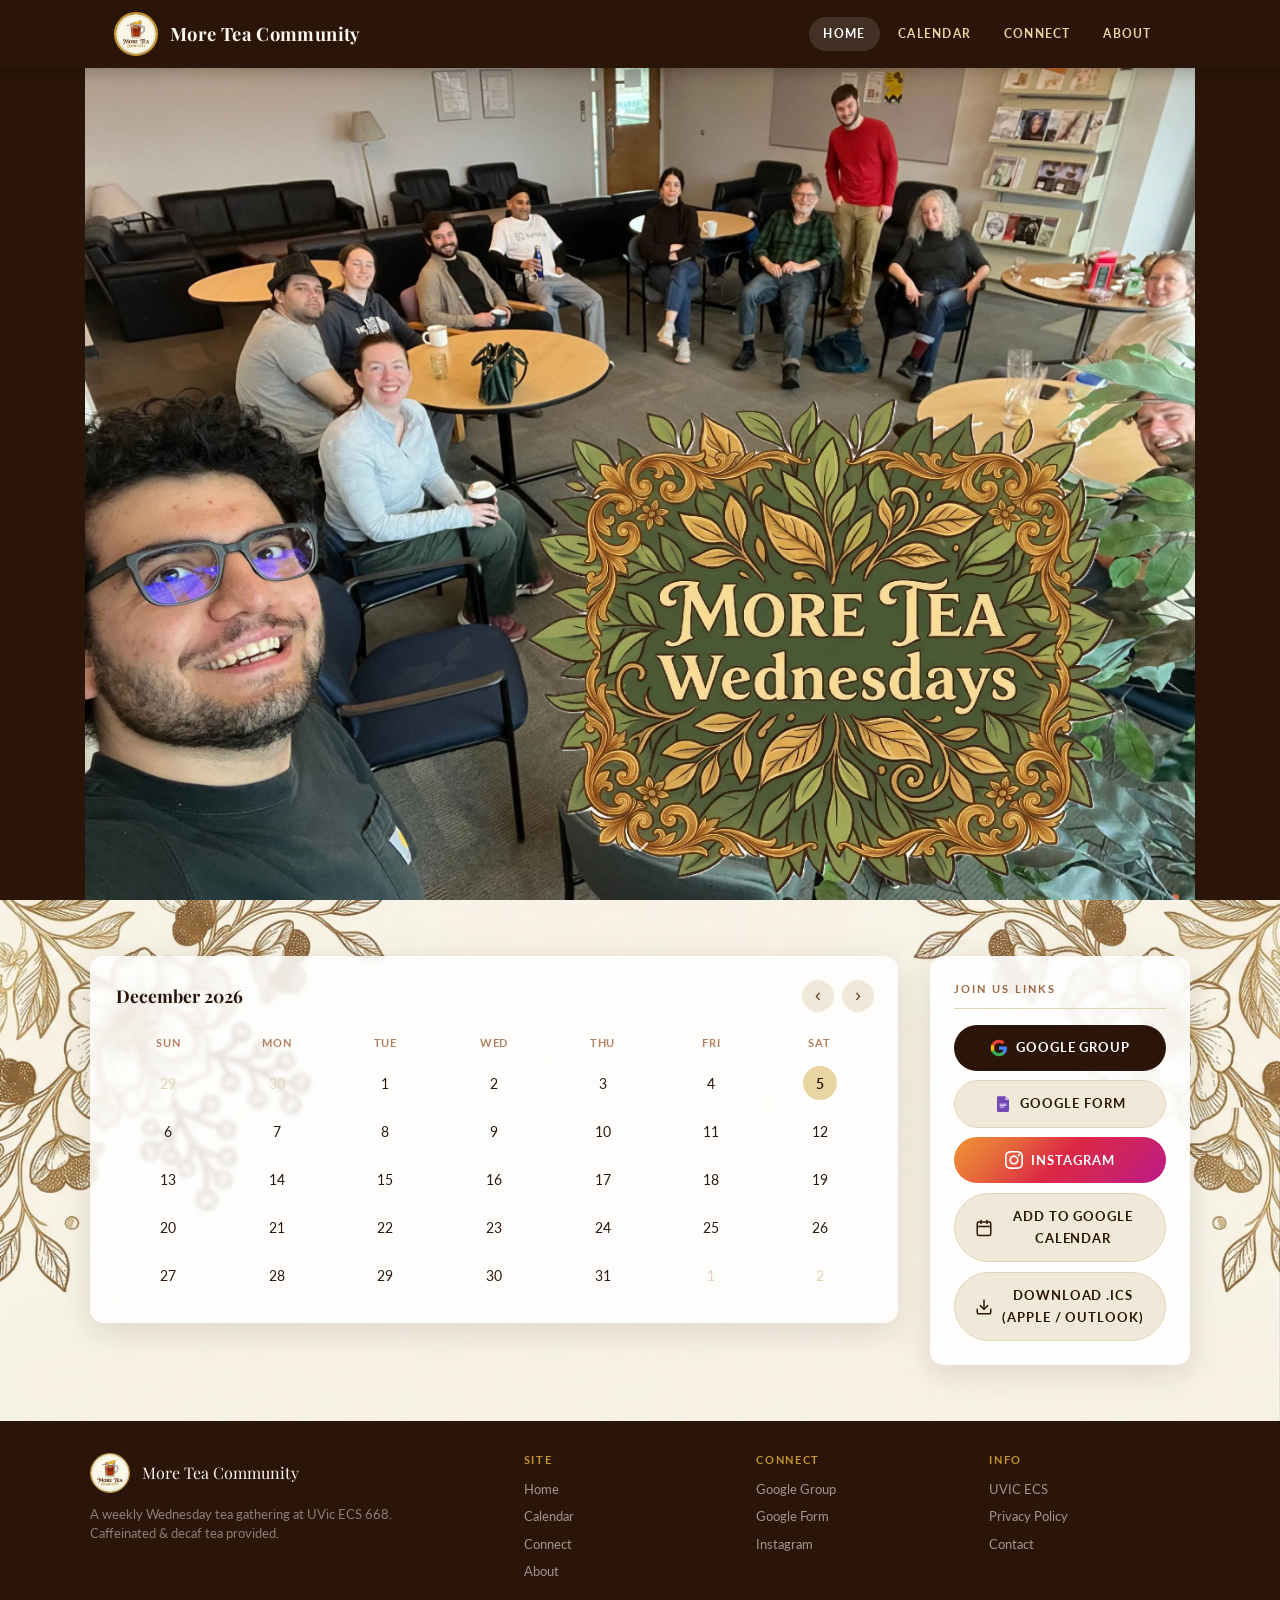
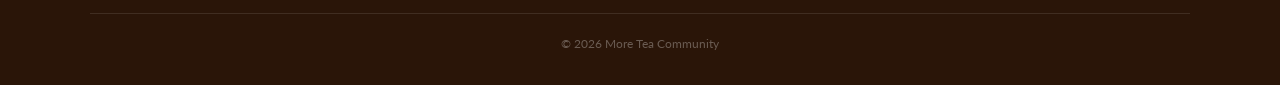
==== commit 10e705d5: "Switch to WebP images for better load performance Replace PNG/JPG with WebP versions from webP/ fold" ====
--- a/docs/index.html
+++ b/docs/index.html
@@ -15,7 +15,7 @@
   <nav class="navbar">
     <div class="nav-container">
       <a href="index.html" class="nav-brand">
-        <img src="images/logo.png" alt="More Tea Community Logo" class="nav-logo">
+        <img src="images/logo.webp" alt="More Tea Community Logo" class="nav-logo">
         <span class="nav-title">More Tea Community</span>
       </a>
       <button class="hamburger" id="hamburger" aria-label="Open menu" aria-expanded="false">
@@ -32,7 +32,7 @@
 
   <!-- HERO -->
   <section class="hero">
-    <img src="images/about_us_photo.jpg" alt="More Tea Community gathering">
+    <img src="images/about_us_photo.webp" alt="More Tea Community gathering">
     <div class="scroll-hint" aria-hidden="true">
       <svg xmlns="http://www.w3.org/2000/svg" width="28" height="28" viewBox="0 0 24 24" fill="none" stroke="currentColor" stroke-width="2" stroke-linecap="round" stroke-linejoin="round"><polyline points="6 9 12 15 18 9"/></svg>
     </div>
@@ -87,7 +87,7 @@
     <div class="footer-inner">
       <div>
         <div class="footer-brand">
-          <img src="images/logo.png" alt="More Tea Community Logo">
+          <img src="images/logo.webp" alt="More Tea Community Logo">
           <span>More Tea Community</span>
         </div>
         <p class="footer-tagline">
--- a/docs/css/style.css
+++ b/docs/css/style.css
@@ -215,7 +215,7 @@
    CALENDAR + JOIN SECTION (floral background)
    ============================================= */
 .cal-join-section {
-  background-image: url('../images/background.png');
+  background-image: url('../images/background.webp');
   background-size: cover;
   background-position: top center;
   background-repeat: no-repeat;
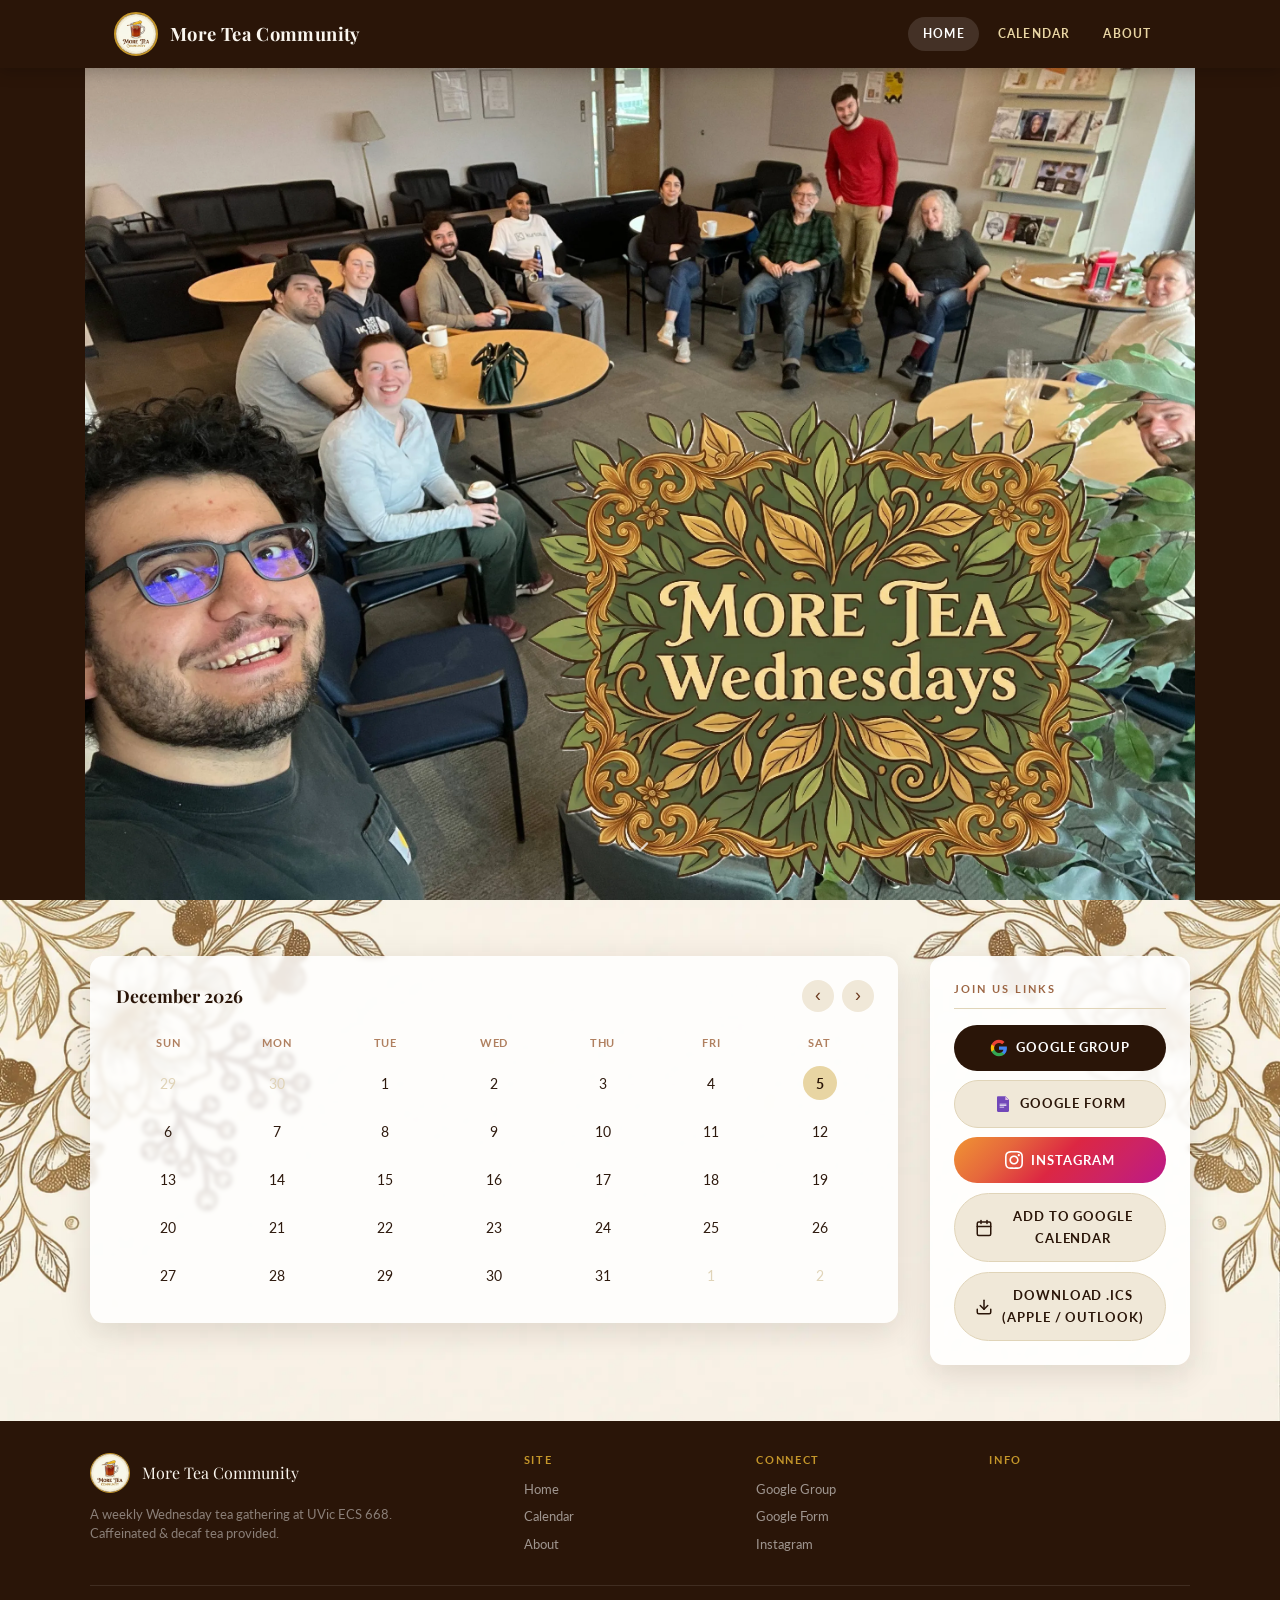
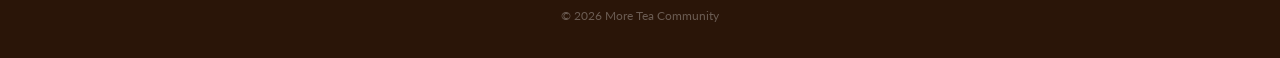
==== commit e2e06cae: "Remove Connect tab and footer links Connect panel already exists in the calendar page.  Co-Authored-" ====
--- a/docs/index.html
+++ b/docs/index.html
@@ -24,7 +24,6 @@
       <ul class="nav-links" id="nav-links">
         <li><a href="index.html" class="active">Home</a></li>
         <li><a href="calendar.html">Calendar</a></li>
-        <li><a href="connect.html">Connect</a></li>
         <li><a href="about.html">About</a></li>
       </ul>
     </div>
@@ -69,7 +68,7 @@
           <svg xmlns="http://www.w3.org/2000/svg" viewBox="0 0 24 24" width="18" height="18" fill="white" style="flex-shrink:0"><path d="M12 2.163c3.204 0 3.584.012 4.85.07 3.252.148 4.771 1.691 4.919 4.919.058 1.265.069 1.645.069 4.849 0 3.205-.012 3.584-.069 4.849-.149 3.225-1.664 4.771-4.919 4.919-1.266.058-1.644.07-4.85.07-3.204 0-3.584-.012-4.849-.07-3.26-.149-4.771-1.699-4.919-4.92-.058-1.265-.07-1.644-.07-4.849 0-3.204.013-3.583.07-4.849.149-3.227 1.664-4.771 4.919-4.919 1.266-.057 1.645-.069 4.849-.069zm0-2.163c-3.259 0-3.667.014-4.947.072-4.358.2-6.78 2.618-6.98 6.98-.059 1.281-.073 1.689-.073 4.948 0 3.259.014 3.668.072 4.948.2 4.358 2.618 6.78 6.98 6.98 1.281.058 1.689.072 4.948.072 3.259 0 3.668-.014 4.948-.072 4.354-.2 6.782-2.618 6.979-6.98.059-1.28.073-1.689.073-4.948 0-3.259-.014-3.667-.072-4.947-.196-4.354-2.617-6.78-6.979-6.98-1.281-.059-1.69-.073-4.949-.073zm0 5.838c-3.403 0-6.162 2.759-6.162 6.162s2.759 6.163 6.162 6.163 6.162-2.759 6.162-6.163c0-3.403-2.759-6.162-6.162-6.162zm0 10.162c-2.209 0-4-1.79-4-4 0-2.209 1.791-4 4-4s4 1.791 4 4c0 2.21-1.791 4-4 4zm6.406-11.845c-.796 0-1.441.645-1.441 1.44s.645 1.44 1.441 1.44c.795 0 1.439-.645 1.439-1.44s-.644-1.44-1.439-1.44z"/></svg>
           Instagram
         </a>
-        <a href="https://calendar.google.com/calendar/render?cid=https%3A%2F%2Falimorty.github.io%2Fmore_tea_community%2Fdoc_2%2Fmore_tea.ics" target="_blank" rel="noopener" class="btn btn-calendar">
+        <a href="https://calendar.google.com/calendar/render?cid=https%3A%2F%2Falimorty.github.io%2Fmore_tea_community%2Fmore_tea.ics" target="_blank" rel="noopener" class="btn btn-calendar">
           <svg xmlns="http://www.w3.org/2000/svg" viewBox="0 0 24 24" width="18" height="18" fill="none" stroke="currentColor" stroke-width="2" stroke-linecap="round" stroke-linejoin="round" style="flex-shrink:0"><rect x="3" y="4" width="18" height="18" rx="2" ry="2"/><line x1="16" y1="2" x2="16" y2="6"/><line x1="8" y1="2" x2="8" y2="6"/><line x1="3" y1="10" x2="21" y2="10"/></svg>
           Add to Google Calendar
         </a>
@@ -99,7 +98,6 @@
         <h4>Site</h4>
         <a href="index.html">Home</a>
         <a href="calendar.html">Calendar</a>
-        <a href="connect.html">Connect</a>
         <a href="about.html">About</a>
       </div>
       <div class="footer-col">
@@ -110,9 +108,6 @@
       </div>
       <div class="footer-col">
         <h4>Info</h4>
-        <a href="https://www.uvic.ca/ecs/" target="_blank" rel="noopener">UVIC ECS</a>
-        <a href="#">Privacy Policy</a>
-        <a href="connect.html">Contact</a>
       </div>
     </div>
     <div class="footer-bottom">
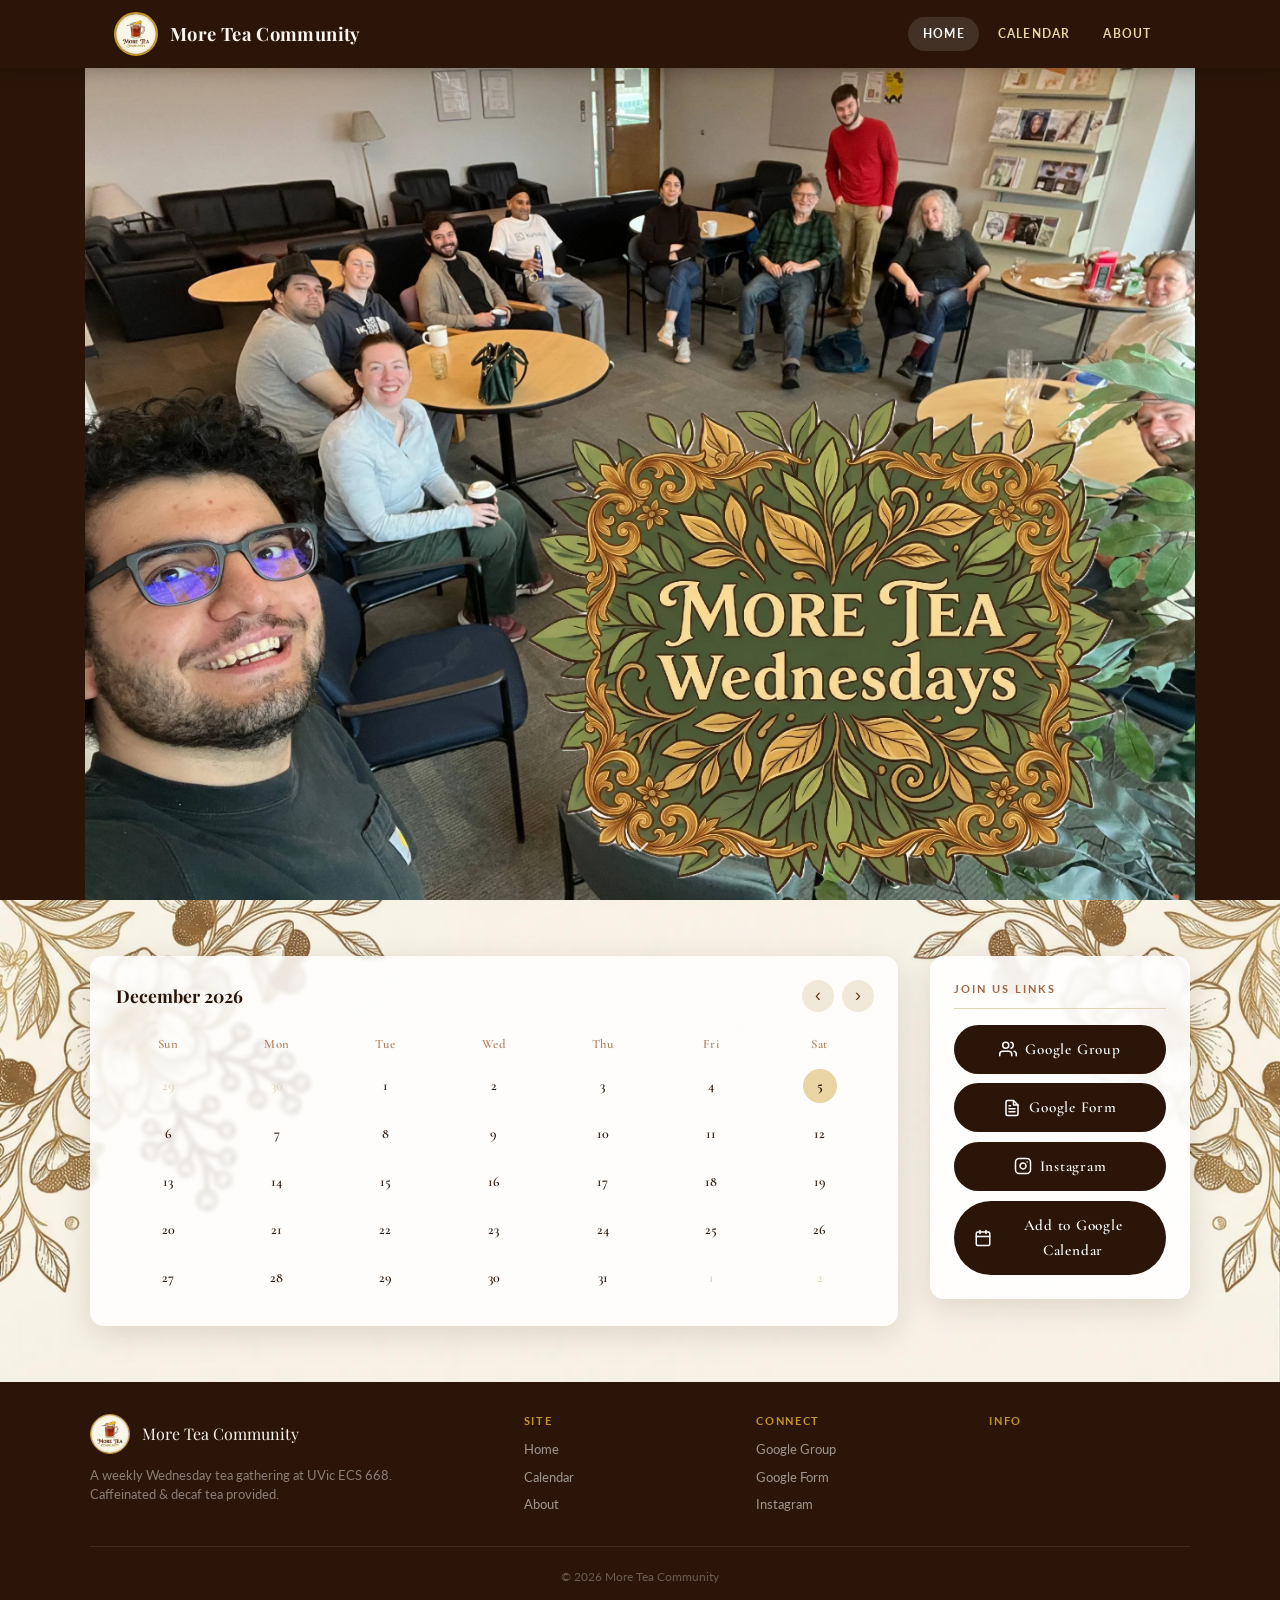
==== commit 96230be0: "Apply Cormorant Garamond font across site and remove .ics download - Add Cormorant Garamond for page" ====
--- a/docs/index.html
+++ b/docs/index.html
@@ -6,7 +6,7 @@
   <title>More Tea Community</title>
   <link rel="preconnect" href="https://fonts.googleapis.com">
   <link rel="preconnect" href="https://fonts.gstatic.com" crossorigin>
-  <link href="https://fonts.googleapis.com/css2?family=Playfair+Display:ital,wght@0,400;0,700;1,400;1,700&family=Lato:wght@300;400;700&display=swap" rel="stylesheet">
+  <link href="https://fonts.googleapis.com/css2?family=Cormorant+Garamond:ital,wght@0,300;0,400;0,600;1,300;1,400;1,600&family=Playfair+Display:ital,wght@0,400;0,700;1,400;1,700&family=Lato:wght@300;400;700&display=swap" rel="stylesheet">
   <link rel="stylesheet" href="css/style.css">
 </head>
 <body>
@@ -56,25 +56,21 @@
       <!-- JOIN PANEL -->
       <div class="join-panel">
         <p class="join-panel-label">Join Us Links</p>
-        <a href="https://groups.google.com/g/more-tea-events" target="_blank" rel="noopener" class="btn btn-primary">
-          <svg xmlns="http://www.w3.org/2000/svg" viewBox="0 0 24 24" width="18" height="18" style="flex-shrink:0"><path d="M22.56 12.25c0-.78-.07-1.53-.2-2.25H12v4.26h5.92c-.26 1.37-1.04 2.53-2.21 3.31v2.77h3.57c2.08-1.92 3.28-4.74 3.28-8.09z" fill="#4285F4"/><path d="M12 23c2.97 0 5.46-.98 7.28-2.66l-3.57-2.77c-.98.66-2.23 1.06-3.71 1.06-2.86 0-5.29-1.93-6.16-4.53H2.18v2.84C3.99 20.53 7.7 23 12 23z" fill="#34A853"/><path d="M5.84 14.09c-.22-.66-.35-1.36-.35-2.09s.13-1.43.35-2.09V7.07H2.18C1.43 8.55 1 10.22 1 12s.43 3.45 1.18 4.93l3.66-2.84z" fill="#FBBC05"/><path d="M12 5.38c1.62 0 3.06.56 4.21 1.64l3.15-3.15C17.45 2.09 14.97 1 12 1 7.7 1 3.99 3.47 2.18 7.07l3.66 2.84c.87-2.6 3.3-4.53 6.16-4.53z" fill="#EA4335"/></svg>
+        <a href="https://groups.google.com/g/more-tea-events" target="_blank" rel="noopener" class="btn btn-modern">
+          <svg xmlns="http://www.w3.org/2000/svg" viewBox="0 0 24 24" width="18" height="18" fill="none" stroke="white" stroke-width="2" stroke-linecap="round" stroke-linejoin="round" style="flex-shrink:0"><path d="M17 21v-2a4 4 0 0 0-4-4H5a4 4 0 0 0-4 4v2"/><circle cx="9" cy="7" r="4"/><path d="M23 21v-2a4 4 0 0 0-3-3.87"/><path d="M16 3.13a4 4 0 0 1 0 7.75"/></svg>
           Google Group
         </a>
-        <a href="https://forms.gle/kcf3Vxw85UXemDen9" target="_blank" rel="noopener" class="btn btn-secondary">
-          <svg xmlns="http://www.w3.org/2000/svg" viewBox="0 0 48 48" width="18" height="18" style="flex-shrink:0"><path fill="#7248B9" d="M37 45H11c-1.657 0-3-1.343-3-3V6c0-1.657 1.343-3 3-3h19l10 10v29c0 1.657-1.343 3-3 3z"/><path fill="#4527A0" d="M40 13H30V3z"/><path fill="#e1bee7" d="M30 3v10h10z"/><path fill="#fff" d="M15 23h18v2H15zm0 4h18v2H15zm0 4h12v2H15z"/></svg>
+        <a href="https://forms.gle/kcf3Vxw85UXemDen9" target="_blank" rel="noopener" class="btn btn-modern">
+          <svg xmlns="http://www.w3.org/2000/svg" viewBox="0 0 24 24" width="18" height="18" fill="none" stroke="white" stroke-width="2" stroke-linecap="round" stroke-linejoin="round" style="flex-shrink:0"><path d="M14 2H6a2 2 0 0 0-2 2v16a2 2 0 0 0 2 2h12a2 2 0 0 0 2-2V8z"/><polyline points="14 2 14 8 20 8"/><line x1="16" y1="13" x2="8" y2="13"/><line x1="16" y1="17" x2="8" y2="17"/><polyline points="10 9 9 9 8 9"/></svg>
           Google Form
         </a>
-        <a href="https://www.instagram.com/more_tea_communi_tea" target="_blank" rel="noopener" class="btn btn-instagram">
-          <svg xmlns="http://www.w3.org/2000/svg" viewBox="0 0 24 24" width="18" height="18" fill="white" style="flex-shrink:0"><path d="M12 2.163c3.204 0 3.584.012 4.85.07 3.252.148 4.771 1.691 4.919 4.919.058 1.265.069 1.645.069 4.849 0 3.205-.012 3.584-.069 4.849-.149 3.225-1.664 4.771-4.919 4.919-1.266.058-1.644.07-4.85.07-3.204 0-3.584-.012-4.849-.07-3.26-.149-4.771-1.699-4.919-4.92-.058-1.265-.07-1.644-.07-4.849 0-3.204.013-3.583.07-4.849.149-3.227 1.664-4.771 4.919-4.919 1.266-.057 1.645-.069 4.849-.069zm0-2.163c-3.259 0-3.667.014-4.947.072-4.358.2-6.78 2.618-6.98 6.98-.059 1.281-.073 1.689-.073 4.948 0 3.259.014 3.668.072 4.948.2 4.358 2.618 6.78 6.98 6.98 1.281.058 1.689.072 4.948.072 3.259 0 3.668-.014 4.948-.072 4.354-.2 6.782-2.618 6.979-6.98.059-1.28.073-1.689.073-4.948 0-3.259-.014-3.667-.072-4.947-.196-4.354-2.617-6.78-6.979-6.98-1.281-.059-1.69-.073-4.949-.073zm0 5.838c-3.403 0-6.162 2.759-6.162 6.162s2.759 6.163 6.162 6.163 6.162-2.759 6.162-6.163c0-3.403-2.759-6.162-6.162-6.162zm0 10.162c-2.209 0-4-1.79-4-4 0-2.209 1.791-4 4-4s4 1.791 4 4c0 2.21-1.791 4-4 4zm6.406-11.845c-.796 0-1.441.645-1.441 1.44s.645 1.44 1.441 1.44c.795 0 1.439-.645 1.439-1.44s-.644-1.44-1.439-1.44z"/></svg>
+        <a href="https://www.instagram.com/more_tea_communi_tea" target="_blank" rel="noopener" class="btn btn-modern">
+          <svg xmlns="http://www.w3.org/2000/svg" viewBox="0 0 24 24" width="18" height="18" fill="none" stroke="white" stroke-width="2" stroke-linecap="round" stroke-linejoin="round" style="flex-shrink:0"><rect x="2" y="2" width="20" height="20" rx="5" ry="5"/><path d="M16 11.37A4 4 0 1 1 12.63 8 4 4 0 0 1 16 11.37z"/><line x1="17.5" y1="6.5" x2="17.51" y2="6.5"/></svg>
           Instagram
         </a>
-        <a href="https://calendar.google.com/calendar/render?cid=https%3A%2F%2Falimorty.github.io%2Fmore_tea_community%2Fmore_tea.ics" target="_blank" rel="noopener" class="btn btn-calendar">
-          <svg xmlns="http://www.w3.org/2000/svg" viewBox="0 0 24 24" width="18" height="18" fill="none" stroke="currentColor" stroke-width="2" stroke-linecap="round" stroke-linejoin="round" style="flex-shrink:0"><rect x="3" y="4" width="18" height="18" rx="2" ry="2"/><line x1="16" y1="2" x2="16" y2="6"/><line x1="8" y1="2" x2="8" y2="6"/><line x1="3" y1="10" x2="21" y2="10"/></svg>
+        <a href="https://calendar.google.com/calendar/render?cid=https%3A%2F%2Falimorty.github.io%2Fmore_tea_community%2Fmore_tea.ics" target="_blank" rel="noopener" class="btn btn-modern">
+          <svg xmlns="http://www.w3.org/2000/svg" viewBox="0 0 24 24" width="18" height="18" fill="none" stroke="white" stroke-width="2" stroke-linecap="round" stroke-linejoin="round" style="flex-shrink:0"><rect x="3" y="4" width="18" height="18" rx="2" ry="2"/><line x1="16" y1="2" x2="16" y2="6"/><line x1="8" y1="2" x2="8" y2="6"/><line x1="3" y1="10" x2="21" y2="10"/></svg>
           Add to Google Calendar
-        </a>
-        <a href="../doc_2/more_tea.ics" download class="btn btn-calendar">
-          <svg xmlns="http://www.w3.org/2000/svg" viewBox="0 0 24 24" width="18" height="18" fill="none" stroke="currentColor" stroke-width="2" stroke-linecap="round" stroke-linejoin="round" style="flex-shrink:0"><path d="M21 15v4a2 2 0 0 1-2 2H5a2 2 0 0 1-2-2v-4"/><polyline points="7 10 12 15 17 10"/><line x1="12" y1="15" x2="12" y2="3"/></svg>
-          Download .ics (Apple / Outlook)
         </a>
       </div>
 
@@ -117,5 +113,6 @@
 
   <script src="js/calendar.js"></script>
   <script src="js/nav.js"></script>
+  <script src="js/hero-scroll.js"></script>
 </body>
 </html>
--- a/docs/css/style.css
+++ b/docs/css/style.css
@@ -16,6 +16,7 @@
   --text-muted:   #b08060;
 
   --font-heading: 'Playfair Display', Georgia, serif;
+  --font-display: 'Cormorant Garamond', Georgia, serif;
   --font-body:    'Lato', 'Helvetica Neue', Arial, sans-serif;
 
   --max-width:    1100px;
@@ -42,7 +43,7 @@
 
 body {
   font-family: var(--font-body);
-  background-color: var(--cream);
+  background-color: var(--brown-dark);
   color: var(--text);
   line-height: 1.65;
 }
@@ -194,6 +195,20 @@
   50%       { transform: translateX(-50%) translateY(10px); }
 }
 
+/* Hero scroll-away animation */
+.hero {
+  transition: margin-top 0.8s cubic-bezier(0.4, 0, 0.2, 1),
+              opacity 0.6s cubic-bezier(0.4, 0, 0.2, 1);
+}
+
+.hero.hero-exit {
+  margin-top: calc(-100vh + var(--nav-height));
+  opacity: 0;
+  pointer-events: none;
+  overflow: hidden;
+}
+
+
 /* =============================================
    PAGE LAYOUT (2-column: main + sidebar)
    ============================================= */
@@ -339,9 +354,9 @@
 }
 
 #month-label {
-  font-family: var(--font-heading);
-  font-size: 1rem;
-  font-weight: 700;
+  font-family: var(--font-display);
+  font-size: 1.15rem;
+  font-weight: 600;
   color: var(--brown-dark);
   min-width: 130px;
   text-align: center;
@@ -350,17 +365,18 @@
 .cal-grid {
   width: 100%;
   border-collapse: collapse;
-  font-size: 0.875rem;
+  font-family: var(--font-display);
+  font-size: 1rem;
+  font-weight: 600;
 }
 
 .cal-grid th {
   text-align: center;
   padding: 0.4rem 0.2rem;
   color: var(--text-muted);
-  font-weight: 700;
-  font-size: 0.7rem;
-  text-transform: uppercase;
-  letter-spacing: 0.08em;
+  font-weight: 600;
+  font-size: 0.8rem;
+  letter-spacing: 0.05em;
 }
 
 .cal-grid td {
@@ -639,6 +655,22 @@
   color: var(--brown-dark);
 }
 
+.btn-modern {
+  background-color: var(--brown-dark);
+  color: var(--white);
+  border: none;
+  font-family: var(--font-display);
+  font-size: 0.95rem;
+  font-weight: 600;
+  letter-spacing: 0.05em;
+  text-transform: none;
+}
+
+.btn-modern:hover {
+  background-color: var(--brown-mid);
+  color: var(--white);
+}
+
 .btn-hero {
   display: inline-flex;
   width: auto;
@@ -761,10 +793,12 @@
 }
 
 .page-hero h1 {
-  font-family: var(--font-heading);
-  font-size: clamp(1.8rem, 4vw, 2.6rem);
+  font-family: var(--font-display);
+  font-size: clamp(2.2rem, 5vw, 3.2rem);
   color: var(--cream);
   font-style: italic;
+  font-weight: 400;
+  letter-spacing: 0.04em;
   margin-bottom: 0.5rem;
 }
 
@@ -818,14 +852,20 @@
 }
 
 .about-body h2 {
-  font-size: 1.5rem;
+  font-family: var(--font-display);
+  font-size: 1.8rem;
+  font-weight: 400;
+  font-style: italic;
   margin-bottom: 1.25rem;
 }
 
 .about-body p {
-  color: var(--text-light);
+  font-family: var(--font-display);
+  font-size: 1.15rem;
+  font-weight: 600;
+  color: var(--brown-dark);
   margin-bottom: 1rem;
-  line-height: 1.8;
+  line-height: 2;
 }
 
 .about-body a {
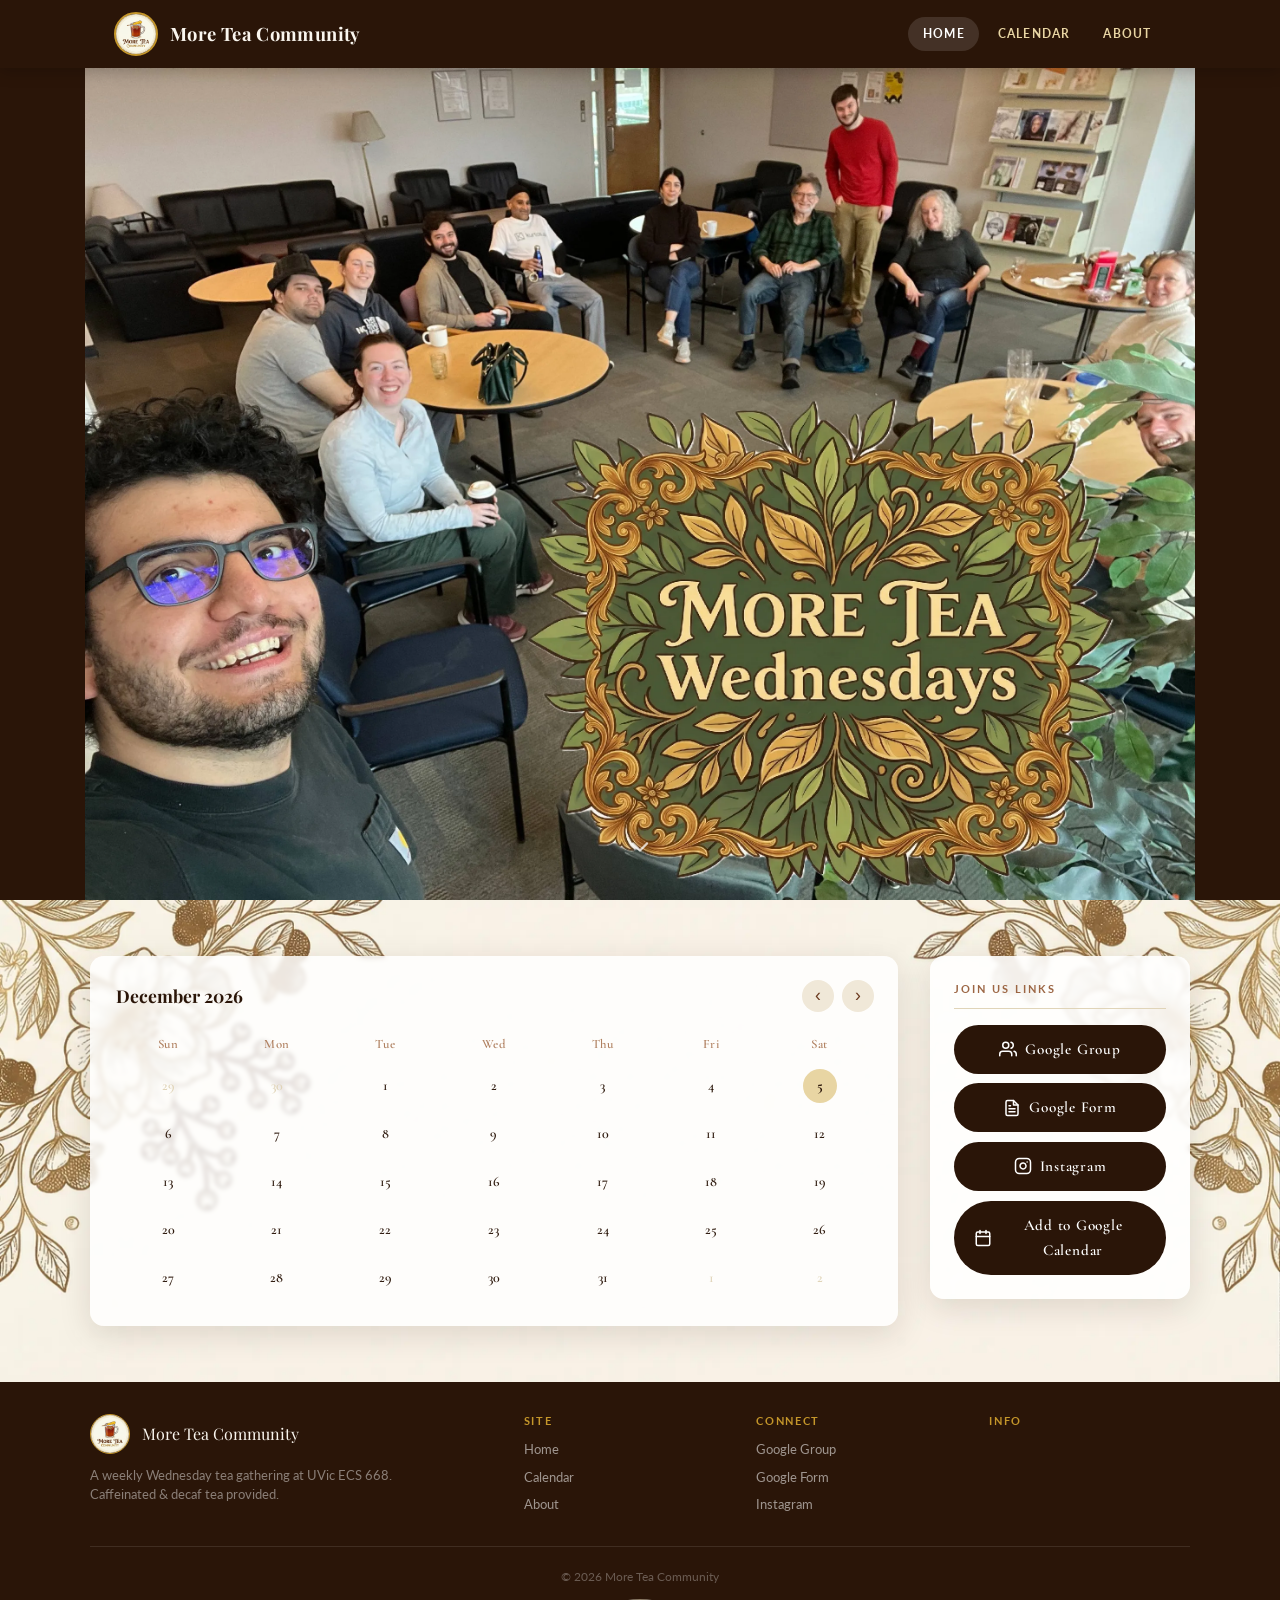
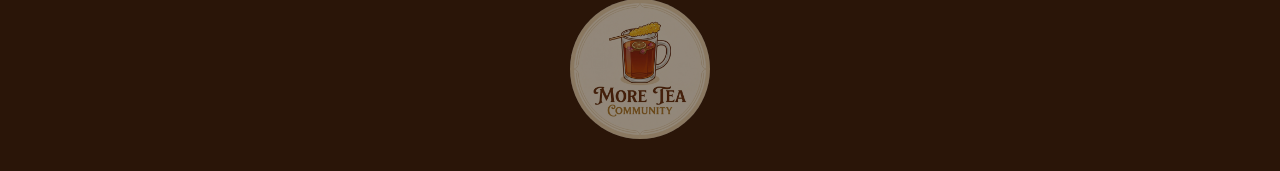
==== commit 0c003608: "Add logo below copyright in homepage footer Co-Authored-By: Claude Opus 4.6 <noreply@anthropic.com>" ====
--- a/docs/index.html
+++ b/docs/index.html
@@ -68,7 +68,7 @@
           <svg xmlns="http://www.w3.org/2000/svg" viewBox="0 0 24 24" width="18" height="18" fill="none" stroke="white" stroke-width="2" stroke-linecap="round" stroke-linejoin="round" style="flex-shrink:0"><rect x="2" y="2" width="20" height="20" rx="5" ry="5"/><path d="M16 11.37A4 4 0 1 1 12.63 8 4 4 0 0 1 16 11.37z"/><line x1="17.5" y1="6.5" x2="17.51" y2="6.5"/></svg>
           Instagram
         </a>
-        <a href="https://calendar.google.com/calendar/render?cid=https%3A%2F%2Falimorty.github.io%2Fmore_tea_community%2Fmore_tea.ics" target="_blank" rel="noopener" class="btn btn-modern">
+        <a href="https://calendar.google.com/calendar/r?cid=webcal://alimorty.github.io/more_tea_community/more_tea.ics" target="_blank" rel="noopener" class="btn btn-modern">
           <svg xmlns="http://www.w3.org/2000/svg" viewBox="0 0 24 24" width="18" height="18" fill="none" stroke="white" stroke-width="2" stroke-linecap="round" stroke-linejoin="round" style="flex-shrink:0"><rect x="3" y="4" width="18" height="18" rx="2" ry="2"/><line x1="16" y1="2" x2="16" y2="6"/><line x1="8" y1="2" x2="8" y2="6"/><line x1="3" y1="10" x2="21" y2="10"/></svg>
           Add to Google Calendar
         </a>
@@ -108,6 +108,7 @@
     </div>
     <div class="footer-bottom">
       &copy; 2026 More Tea Community
+      <img src="images/logo.webp" alt="More Tea Community Logo" class="footer-bottom-logo">
     </div>
   </footer>
 
--- a/docs/css/style.css
+++ b/docs/css/style.css
@@ -783,6 +783,15 @@
   color: rgba(255,255,255,0.3);
 }
 
+.footer-bottom-logo {
+  width: 140px;
+  height: 140px;
+  border-radius: 50%;
+  object-fit: cover;
+  margin: 0.75rem auto 0;
+  opacity: 0.5;
+}
+
 /* =============================================
    PAGE HERO (inner pages)
    ============================================= */
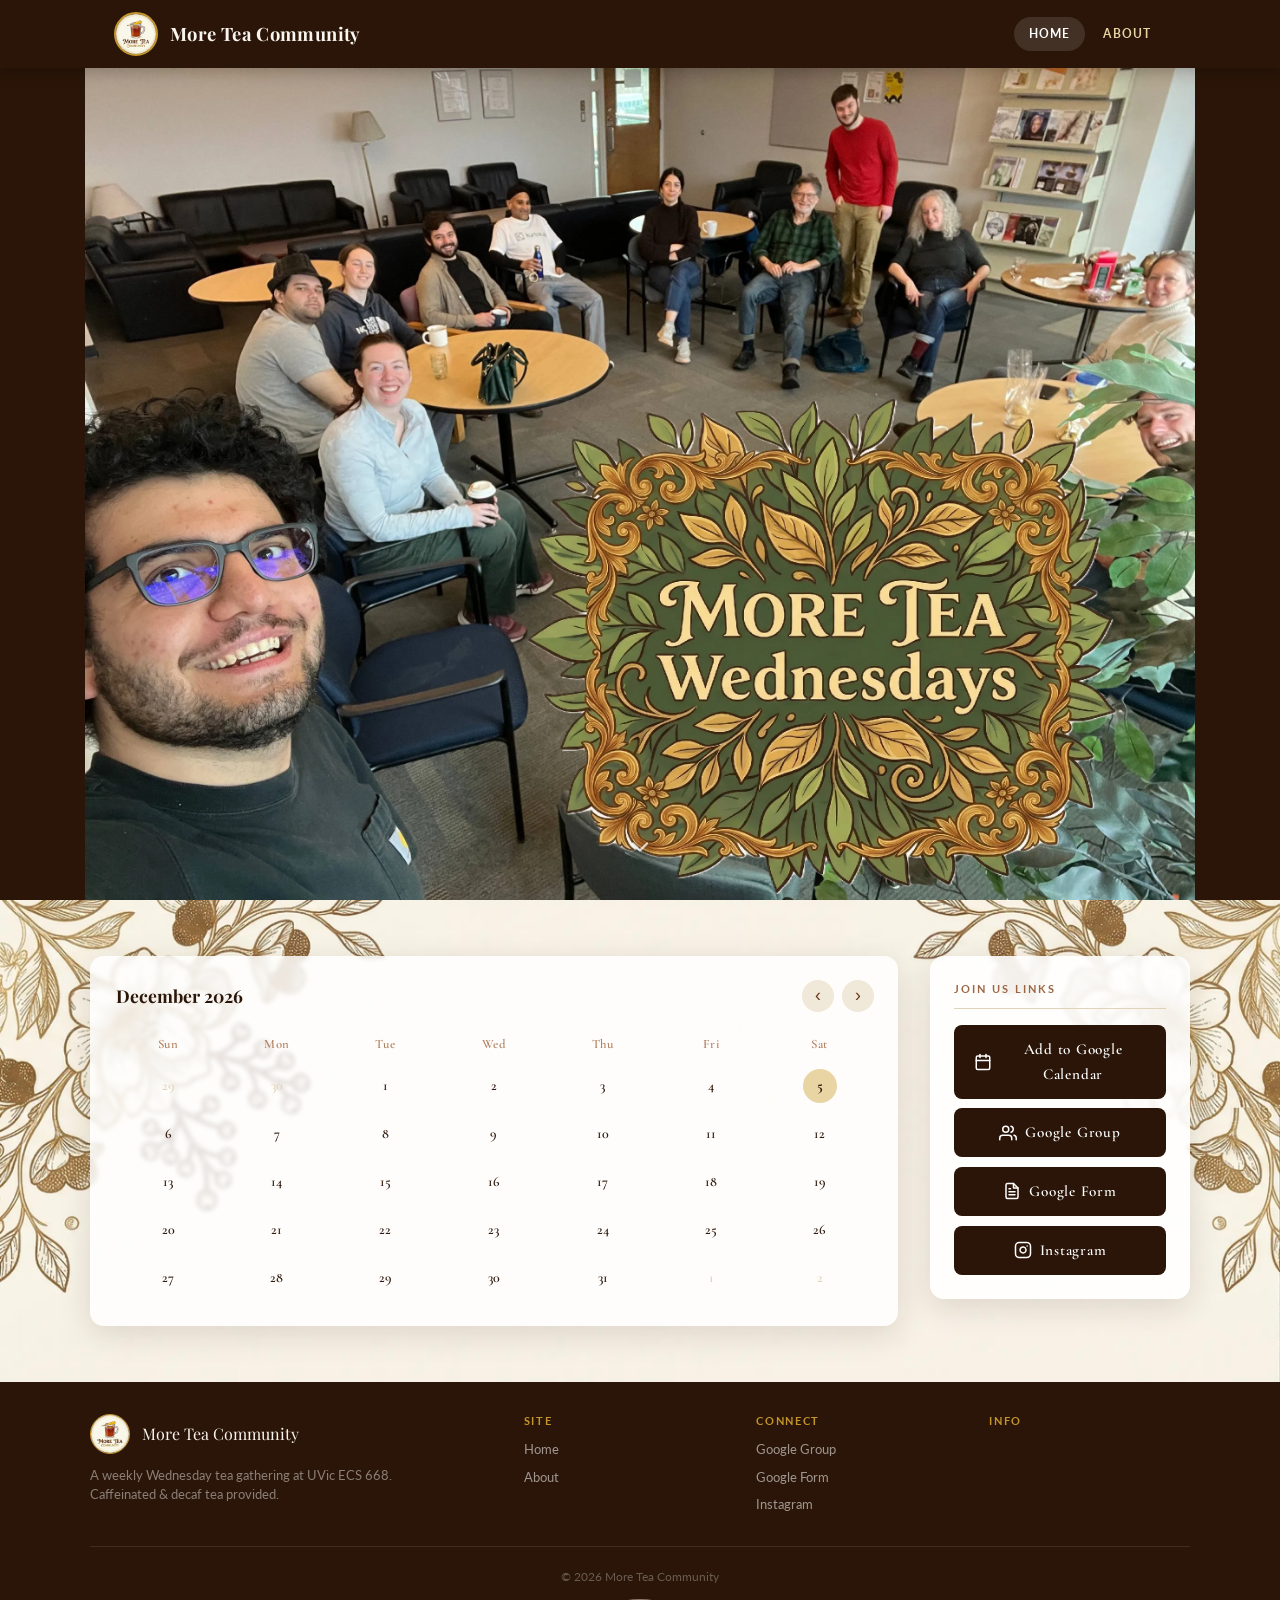
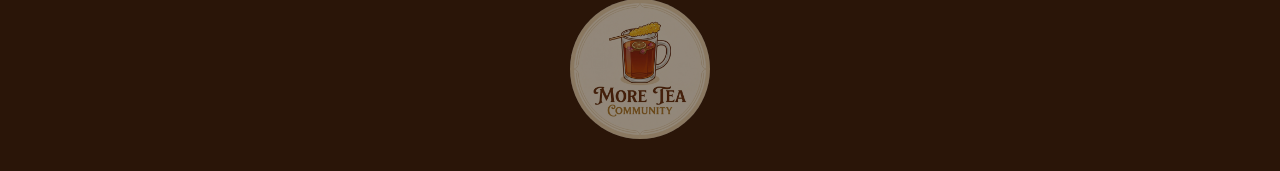
==== commit ad38aaf8: "Remove Calendar nav tab and reorder/square join panel buttons - Remove Calendar link from navbar and" ====
--- a/docs/index.html
+++ b/docs/index.html
@@ -23,7 +23,6 @@
       </button>
       <ul class="nav-links" id="nav-links">
         <li><a href="index.html" class="active">Home</a></li>
-        <li><a href="calendar.html">Calendar</a></li>
         <li><a href="about.html">About</a></li>
       </ul>
     </div>
@@ -56,6 +55,10 @@
       <!-- JOIN PANEL -->
       <div class="join-panel">
         <p class="join-panel-label">Join Us Links</p>
+        <a href="https://calendar.google.com/calendar/r?cid=webcal://alimorty.github.io/more_tea_community/more_tea.ics" target="_blank" rel="noopener" class="btn btn-modern">
+          <svg xmlns="http://www.w3.org/2000/svg" viewBox="0 0 24 24" width="18" height="18" fill="none" stroke="white" stroke-width="2" stroke-linecap="round" stroke-linejoin="round" style="flex-shrink:0"><rect x="3" y="4" width="18" height="18" rx="2" ry="2"/><line x1="16" y1="2" x2="16" y2="6"/><line x1="8" y1="2" x2="8" y2="6"/><line x1="3" y1="10" x2="21" y2="10"/></svg>
+          Add to Google Calendar
+        </a>
         <a href="https://groups.google.com/g/more-tea-events" target="_blank" rel="noopener" class="btn btn-modern">
           <svg xmlns="http://www.w3.org/2000/svg" viewBox="0 0 24 24" width="18" height="18" fill="none" stroke="white" stroke-width="2" stroke-linecap="round" stroke-linejoin="round" style="flex-shrink:0"><path d="M17 21v-2a4 4 0 0 0-4-4H5a4 4 0 0 0-4 4v2"/><circle cx="9" cy="7" r="4"/><path d="M23 21v-2a4 4 0 0 0-3-3.87"/><path d="M16 3.13a4 4 0 0 1 0 7.75"/></svg>
           Google Group
@@ -67,10 +70,6 @@
         <a href="https://www.instagram.com/more_tea_communi_tea" target="_blank" rel="noopener" class="btn btn-modern">
           <svg xmlns="http://www.w3.org/2000/svg" viewBox="0 0 24 24" width="18" height="18" fill="none" stroke="white" stroke-width="2" stroke-linecap="round" stroke-linejoin="round" style="flex-shrink:0"><rect x="2" y="2" width="20" height="20" rx="5" ry="5"/><path d="M16 11.37A4 4 0 1 1 12.63 8 4 4 0 0 1 16 11.37z"/><line x1="17.5" y1="6.5" x2="17.51" y2="6.5"/></svg>
           Instagram
-        </a>
-        <a href="https://calendar.google.com/calendar/r?cid=webcal://alimorty.github.io/more_tea_community/more_tea.ics" target="_blank" rel="noopener" class="btn btn-modern">
-          <svg xmlns="http://www.w3.org/2000/svg" viewBox="0 0 24 24" width="18" height="18" fill="none" stroke="white" stroke-width="2" stroke-linecap="round" stroke-linejoin="round" style="flex-shrink:0"><rect x="3" y="4" width="18" height="18" rx="2" ry="2"/><line x1="16" y1="2" x2="16" y2="6"/><line x1="8" y1="2" x2="8" y2="6"/><line x1="3" y1="10" x2="21" y2="10"/></svg>
-          Add to Google Calendar
         </a>
       </div>
 
@@ -93,7 +92,6 @@
       <div class="footer-col">
         <h4>Site</h4>
         <a href="index.html">Home</a>
-        <a href="calendar.html">Calendar</a>
         <a href="about.html">About</a>
       </div>
       <div class="footer-col">
--- a/docs/css/style.css
+++ b/docs/css/style.css
@@ -592,7 +592,7 @@
   width: 100%;
   padding: 0.75rem 1.25rem;
   border: none;
-  border-radius: 50px;
+  border-radius: 8px;
   font-family: var(--font-body);
   font-size: 0.82rem;
   font-weight: 700;
@@ -784,8 +784,8 @@
 }
 
 .footer-bottom-logo {
-  width: 140px;
-  height: 140px;
+  width: min(140px, 25vw);
+  height: min(140px, 25vw);
   border-radius: 50%;
   object-fit: cover;
   margin: 0.75rem auto 0;
